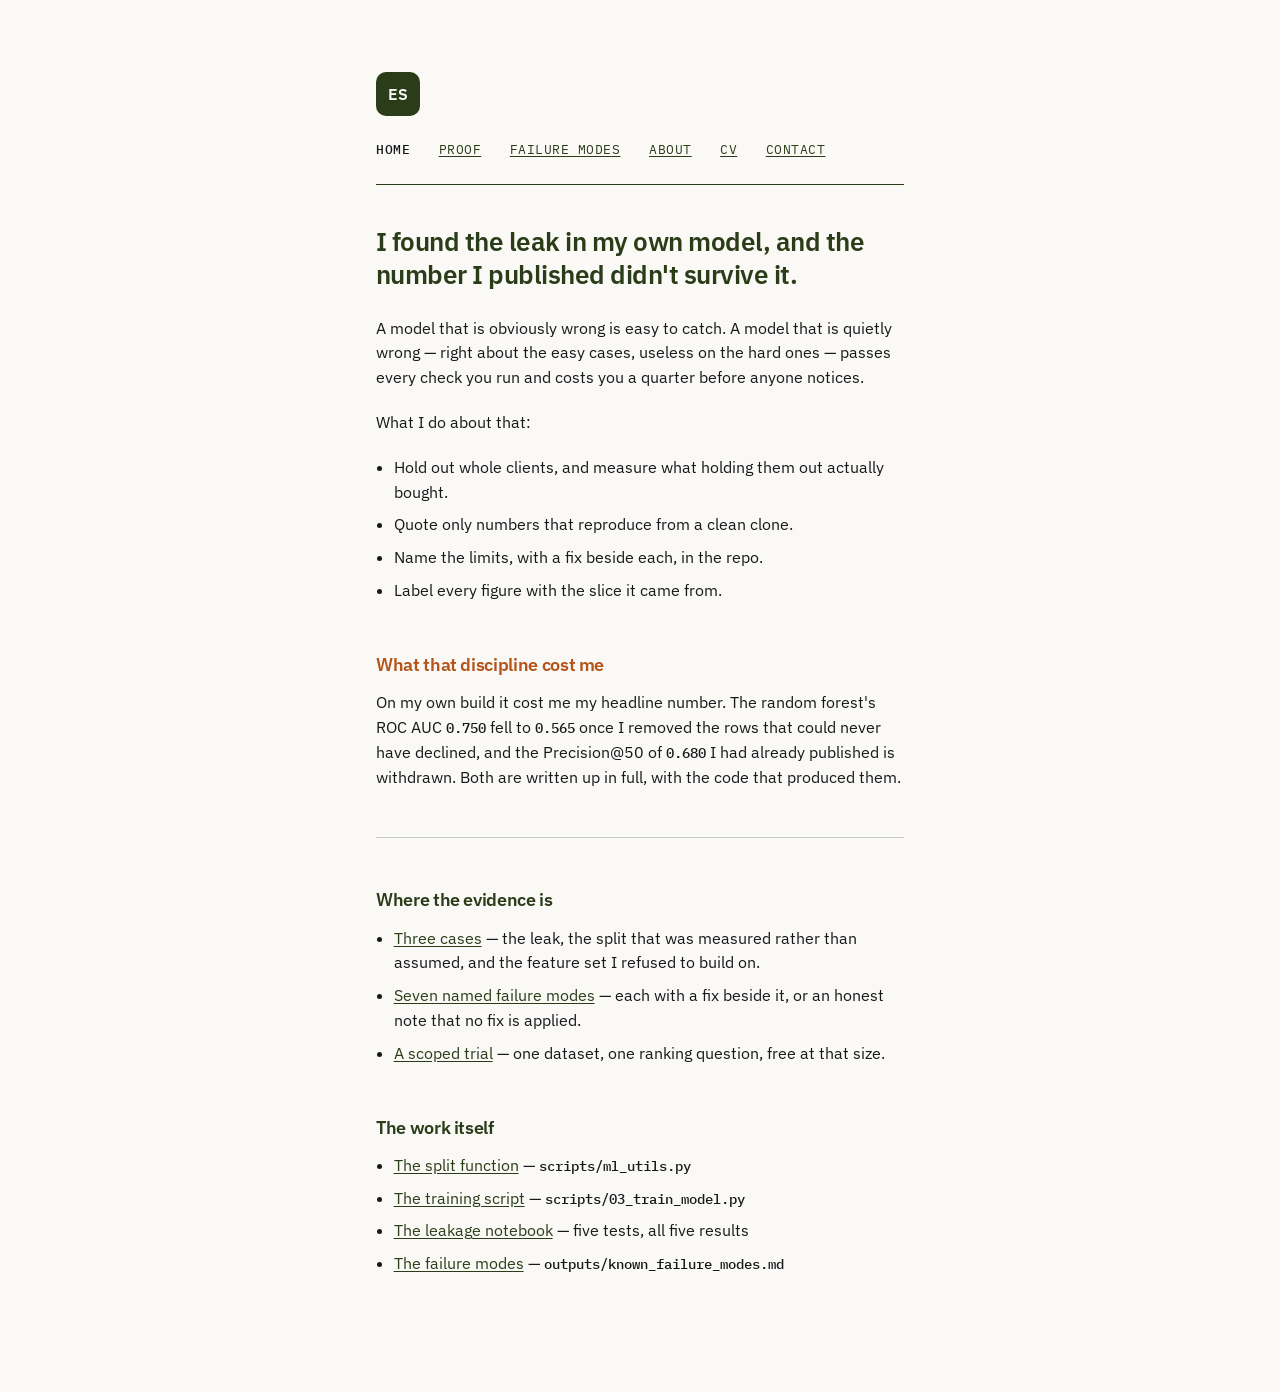
==== index.html @ f212fb2f "Update index.html" ====
<!doctype html>
<html lang="en">
<head>
<meta charset="utf-8">
<meta name="viewport" content="width=device-width, initial-scale=1">
<title>Edo Sanjaya Perkasa — scoring models with the proof they hold</title>
<meta name="description" content="I build scored rankings that come with a leak-free split, a baseline the model has to beat, real metrics, and named failure modes with fixes.">
<link rel="preconnect" href="https://fonts.gstatic.com" crossorigin>
<link href="https://fonts.googleapis.com/css2?family=IBM+Plex+Mono:wght@400;500&family=IBM+Plex+Sans:wght@400;600&display=swap" rel="stylesheet">
<link rel="stylesheet" href="style.css">
</head>
<body>

<header>
<a class="mark" href="index.html">ES</a>
<nav>
<span aria-current="page">HOME</span>
<a href="cases.html">PROOF</a>
<a href="failure-modes.html">FAILURE MODES</a>
<a href="about.html">ABOUT</a>
<a href="cv.html">CV</a>
<a href="contact.html">CONTACT</a>
</nav>
</header>

<main>

<h1>I found the leak in my own model, and the number I published didn't survive it.</h1>

<p>A model that is obviously wrong is easy to catch. A model that is quietly wrong — right about the easy cases, useless on the hard ones — passes every check you run and costs you a quarter before anyone notices.</p>

<p>What I do about that:</p>

<ul>
<li>Hold out whole clients, and measure what holding them out actually bought.</li>
<li>Quote only numbers that reproduce from a clean clone.</li>
<li>Name the limits, with a fix beside each, in the repo.</li>
<li>Label every figure with the slice it came from.</li>
</ul>

<h2 class="limit">What that discipline cost me</h2>

<p>On my own build it cost me my headline number. The random forest's ROC AUC <code>0.750</code> fell to <code>0.565</code> once I removed the rows that could never have declined, and the Precision@50 of <code>0.680</code> I had already published is withdrawn. Both are written up in full, with the code that produced them.</p>

<hr>

<h2>Where the evidence is</h2>

<ul>
<li><a href="cases.html">Three cases</a> — the leak, the split that was measured rather than assumed, and the feature set I refused to build on.</li>
<li><a href="failure-modes.html">Seven named failure modes</a> — each with a fix beside it, or an honest note that no fix is applied.</li>
<li><a href="contact.html">A scoped trial</a> — one dataset, one ranking question, free at that size.</li>
</ul>

<h2>The work itself</h2>

<ul>
<li><a href="https://github.com/Jericho-Ram/FlyRank-Internship-ML/blob/main/scripts/ml_utils.py">The split function</a> — <code>scripts/ml_utils.py</code></li>
<li><a href="https://github.com/Jericho-Ram/FlyRank-Internship-ML/blob/main/scripts/03_train_model.py">The training script</a> — <code>scripts/03_train_model.py</code></li>
<li><a href="https://github.com/Jericho-Ram/FlyRank-Internship-ML/blob/main/work/notebooks/w03_feature_leakage_check.ipynb">The leakage notebook</a> — five tests, all five results</li>
<li><a href="https://github.com/Jericho-Ram/FlyRank-Internship-ML/blob/main/outputs/known_failure_modes.md">The failure modes</a> — <code>outputs/known_failure_modes.md</code></li>
</ul>


</main>
</body>
</html>
---- style.css ----
/* Identity kit. Four colours, two fonts, no exceptions. */
:root{--paper:#FAF9F6;--ink:#16181C;--signal:#2B3D18;--caution:#B4531A}

*{box-sizing:border-box}

body{margin:0;background:var(--paper);color:var(--ink);
font-family:"IBM Plex Sans",system-ui,sans-serif;font-weight:400;line-height:1.55;
-webkit-font-smoothing:antialiased}

main{max-width:36rem;margin:0 auto;padding:0 1.5rem 6rem}

h1{font-weight:600;letter-spacing:-.02em;color:var(--signal);font-size:1.6rem;line-height:1.3;margin:0 0 1.5rem}
h2{font-weight:600;letter-spacing:-.02em;color:var(--signal);font-size:1.1rem;margin:3rem 0 .75rem}
h2.limit{color:var(--caution)}
h3{font-weight:600;font-size:.95rem;margin:1.5rem 0 .25rem}
p{margin:0 0 1.25rem}
ul{padding-left:1.1rem;margin:0 0 1.25rem}
li{margin-bottom:.5rem}
hr{border:0;border-top:1px solid var(--signal);opacity:.25;margin:3rem 0}

/* Mono carries every number, column name, file path, and label. Never prose. */
code{font-family:"IBM Plex Mono",ui-monospace,monospace;font-weight:500;font-size:.9em}
.meta{font-family:"IBM Plex Mono",ui-monospace,monospace;font-size:.8125rem;letter-spacing:.04em}

a{color:var(--signal);text-decoration:underline;text-underline-offset:2px}

/* Header: mark, then nav. Same on all four pages. */
header{max-width:36rem;margin:0 auto;padding:8vh 1.5rem 0}
.mark{display:inline-flex;align-items:center;justify-content:center;width:44px;height:44px;
border-radius:10px;background:var(--signal);color:var(--paper);font-weight:600;
text-decoration:none;margin-bottom:1.5rem}
nav{font-family:"IBM Plex Mono",ui-monospace,monospace;font-size:.8125rem;letter-spacing:.04em;
padding-bottom:1.5rem;border-bottom:1px solid var(--signal);margin-bottom:2.5rem}
nav a,nav span{margin-right:1.25rem;display:inline-block}
/* Current page is plain text, not a link, so nothing is signalled by colour alone. */
nav span[aria-current]{color:var(--ink);font-weight:500}

/* Charts are pipeline output, recoloured to the palette. Data untouched. */
figure{margin:1.5rem 0 2rem}
figure svg,figure img{width:100%;height:auto;display:block;border:1px solid rgba(43,61,24,.25)}
figcaption{font-family:"IBM Plex Mono",ui-monospace,monospace;font-size:.75rem;
letter-spacing:.04em;margin-top:.5rem;line-height:1.5}
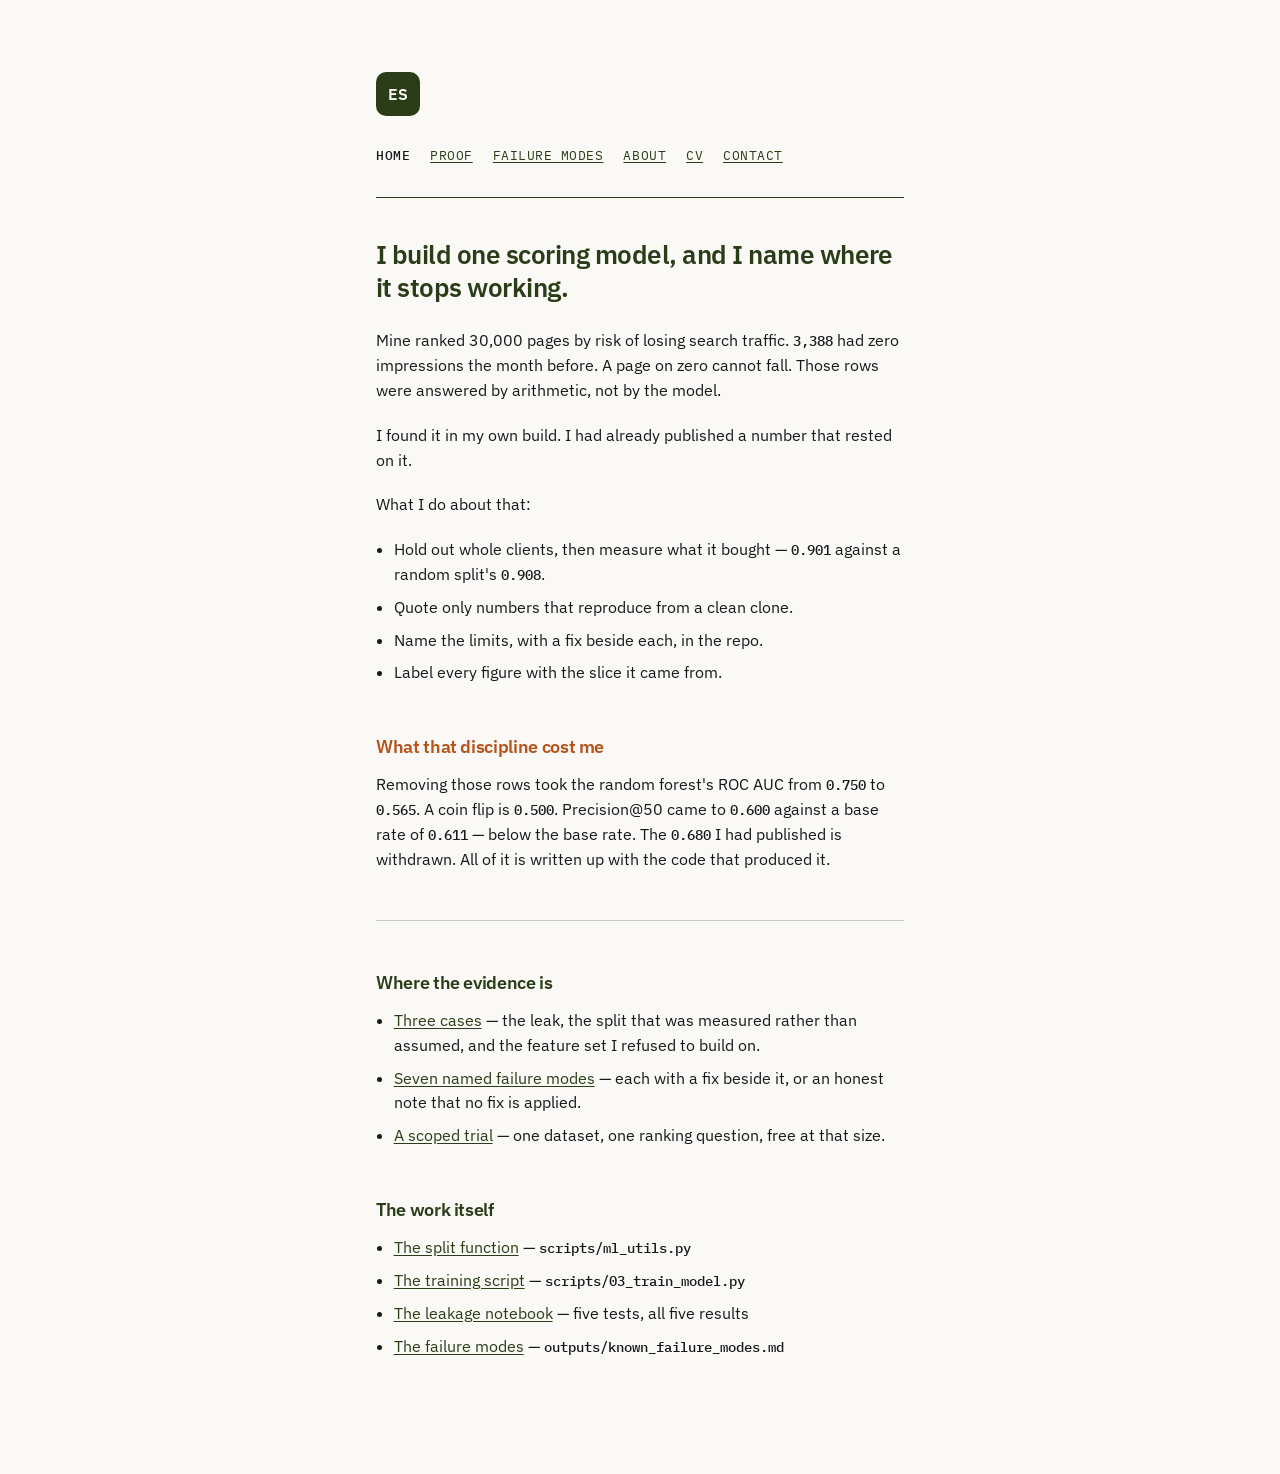
==== commit 04de7bdc: "index: state the service, ground the leak in plain words, anchor the metrics" ====
--- a/index.html
+++ b/index.html
@@ -25,14 +25,16 @@
 
 <main>
 
-<h1>I found the leak in my own model, and the number I published didn't survive it.</h1>
+<h1>I build one scoring model, and I name where it stops working.</h1>
 
-<p>A model that is obviously wrong is easy to catch. A model that is quietly wrong — right about the easy cases, useless on the hard ones — passes every check you run and costs you a quarter before anyone notices.</p>
+<p>Mine ranked 30,000 pages by risk of losing search traffic. <code>3,388</code> had zero impressions the month before. A page on zero cannot fall. Those rows were answered by arithmetic, not by the model.</p>
+
+<p>I found it in my own build. I had already published a number that rested on it.</p>
 
 <p>What I do about that:</p>
 
 <ul>
-<li>Hold out whole clients, and measure what holding them out actually bought.</li>
+<li>Hold out whole clients, then measure what it bought &mdash; <code>0.901</code> against a random split's <code>0.908</code>.</li>
 <li>Quote only numbers that reproduce from a clean clone.</li>
 <li>Name the limits, with a fix beside each, in the repo.</li>
 <li>Label every figure with the slice it came from.</li>
@@ -40,7 +42,7 @@
 
 <h2 class="limit">What that discipline cost me</h2>
 
-<p>On my own build it cost me my headline number. The random forest's ROC AUC <code>0.750</code> fell to <code>0.565</code> once I removed the rows that could never have declined, and the Precision@50 of <code>0.680</code> I had already published is withdrawn. Both are written up in full, with the code that produced them.</p>
+<p>Removing those rows took the random forest's ROC AUC from <code>0.750</code> to <code>0.565</code>. A coin flip is <code>0.500</code>. Precision@50 came to <code>0.600</code> against a base rate of <code>0.611</code> &mdash; below the base rate. The <code>0.680</code> I had published is withdrawn. All of it is written up with the code that produced it.</p>
 
 <hr>
 
--- a/style.css
+++ b/style.css
@@ -30,13 +30,39 @@
 border-radius:10px;background:var(--signal);color:var(--paper);font-weight:600;
 text-decoration:none;margin-bottom:1.5rem}
 nav{font-family:"IBM Plex Mono",ui-monospace,monospace;font-size:.8125rem;letter-spacing:.04em;
+display:flex;flex-wrap:wrap;gap:.5rem 1.25rem;
 padding-bottom:1.5rem;border-bottom:1px solid var(--signal);margin-bottom:2.5rem}
-nav a,nav span{margin-right:1.25rem;display:inline-block}
+nav a,nav span{display:inline-block;padding:.4rem 0}
 /* Current page is plain text, not a link, so nothing is signalled by colour alone. */
 nav span[aria-current]{color:var(--ink);font-weight:500}
 
 /* Charts are pipeline output, recoloured to the palette. Data untouched. */
 figure{margin:1.5rem 0 2rem}
-figure svg,figure img{width:100%;height:auto;display:block;border:1px solid rgba(43,61,24,.25)}
-figcaption{font-family:"IBM Plex Mono",ui-monospace,monospace;font-size:.75rem;
-letter-spacing:.04em;margin-top:.5rem;line-height:1.5}
+figure svg,figure img{max-width:100%;height:auto;display:block;border:1px solid rgba(43,61,24,.25)}
+figcaption{font-size:.875rem;margin-top:.5rem;line-height:1.5}
+
+/* Form. Labels are labels, so they sit in mono. Answers are prose, so they don't. */
+form{margin:0 0 1.25rem}
+label{display:block;font-family:"IBM Plex Mono",ui-monospace,monospace;
+font-size:.75rem;font-weight:500;letter-spacing:.06em;color:var(--signal);margin:1.75rem 0 .4rem}
+input[type=text],input[type=email],textarea{display:block;width:100%;
+font-family:"IBM Plex Sans",system-ui,sans-serif;font-weight:400;font-size:1rem;line-height:1.55;
+color:var(--ink);background:var(--paper);
+border:1px solid rgba(43,61,24,.45);border-radius:2px;padding:.6rem .7rem}
+textarea{resize:vertical}
+input[type=text]:focus,input[type=email]:focus,textarea:focus{outline:2px solid var(--signal);outline-offset:1px}
+p.help{font-size:.8125rem;line-height:1.5;margin:.4rem 0 0;opacity:.7}
+
+button{display:inline-block;margin:2.25rem 0 0;
+font-family:"IBM Plex Mono",ui-monospace,monospace;font-size:.8125rem;font-weight:500;letter-spacing:.06em;
+color:var(--paper);background:var(--signal);
+border:1px solid var(--signal);border-radius:2px;padding:.7rem 1.2rem;cursor:pointer}
+button[disabled]{opacity:.55;cursor:default}
+
+/* Honeypot. Bots fill it, people never see it. */
+.hp{position:absolute;left:-9999px;width:1px;height:1px;opacity:0}
+
+#status{font-size:.9375rem;margin:1rem 0 0}
+#status:empty{margin:0}
+#status.ok{color:var(--signal)}
+#status.bad{color:var(--ink);font-weight:600}
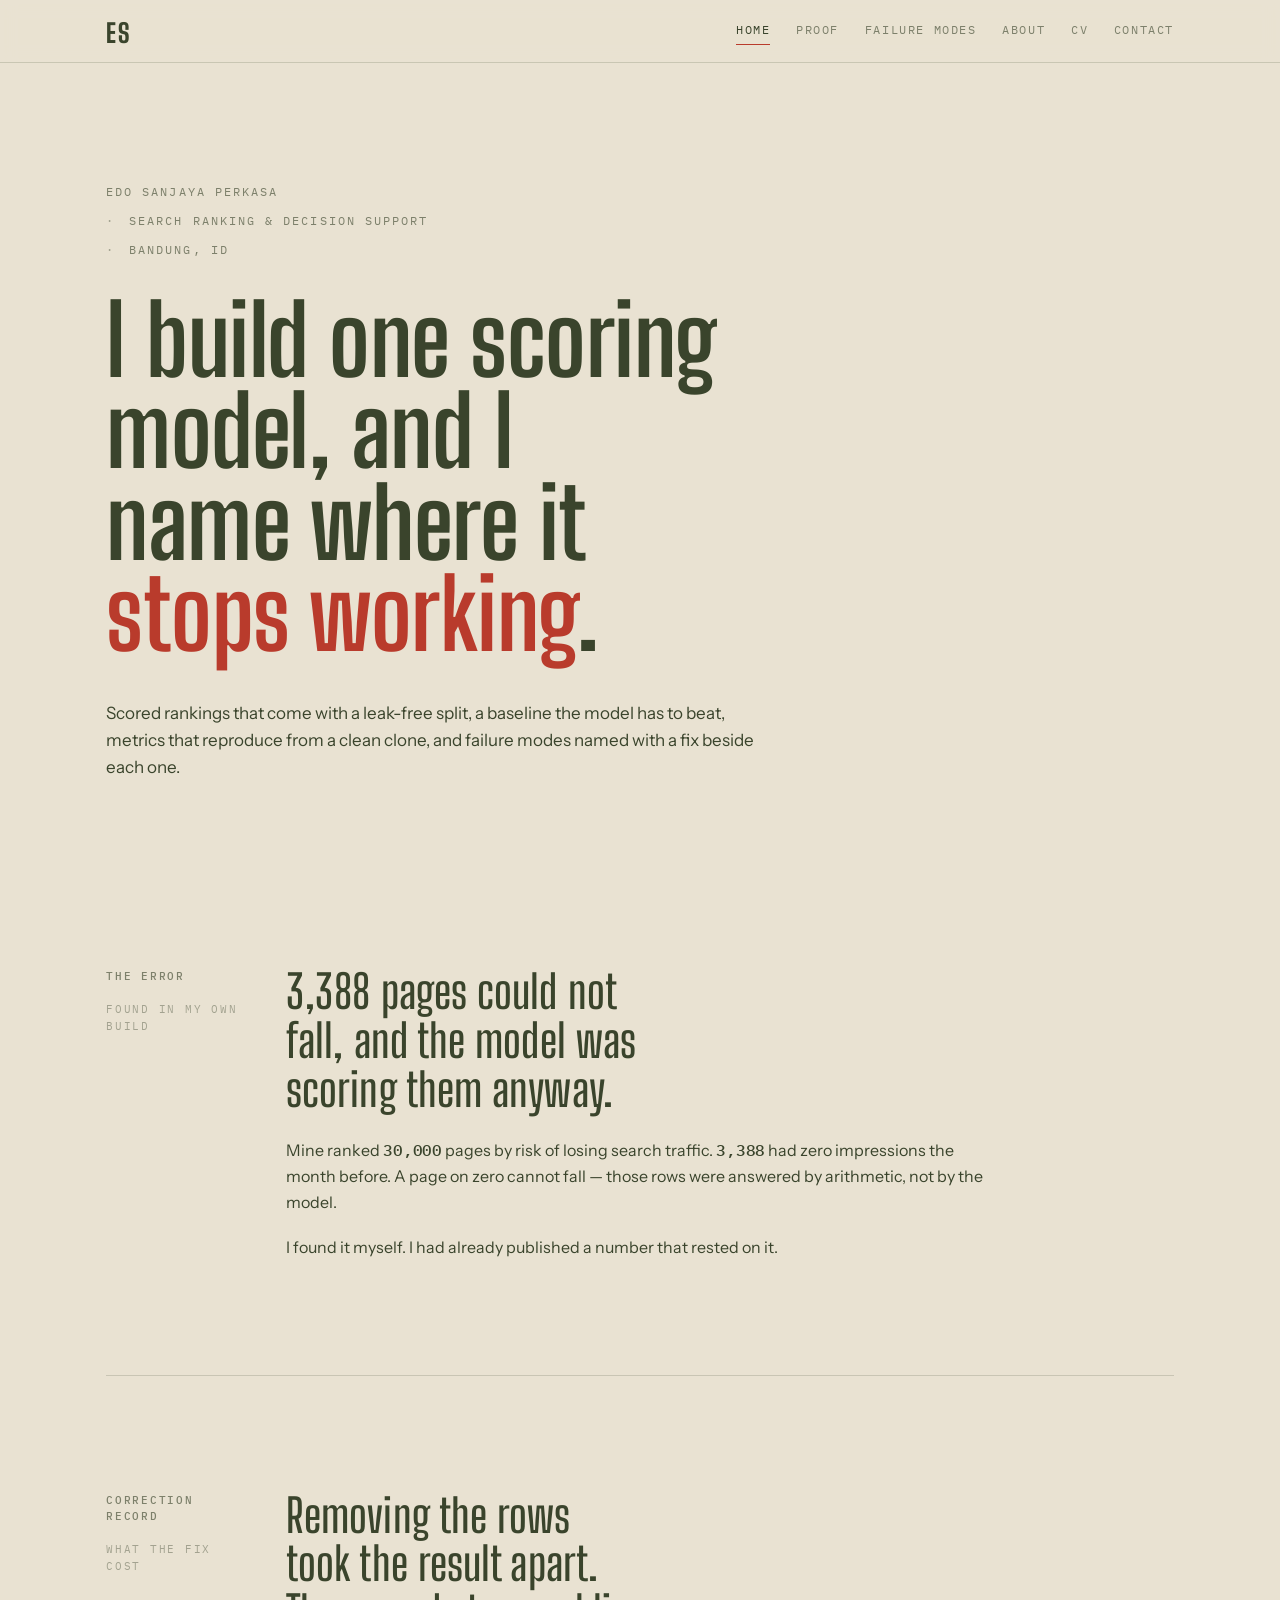
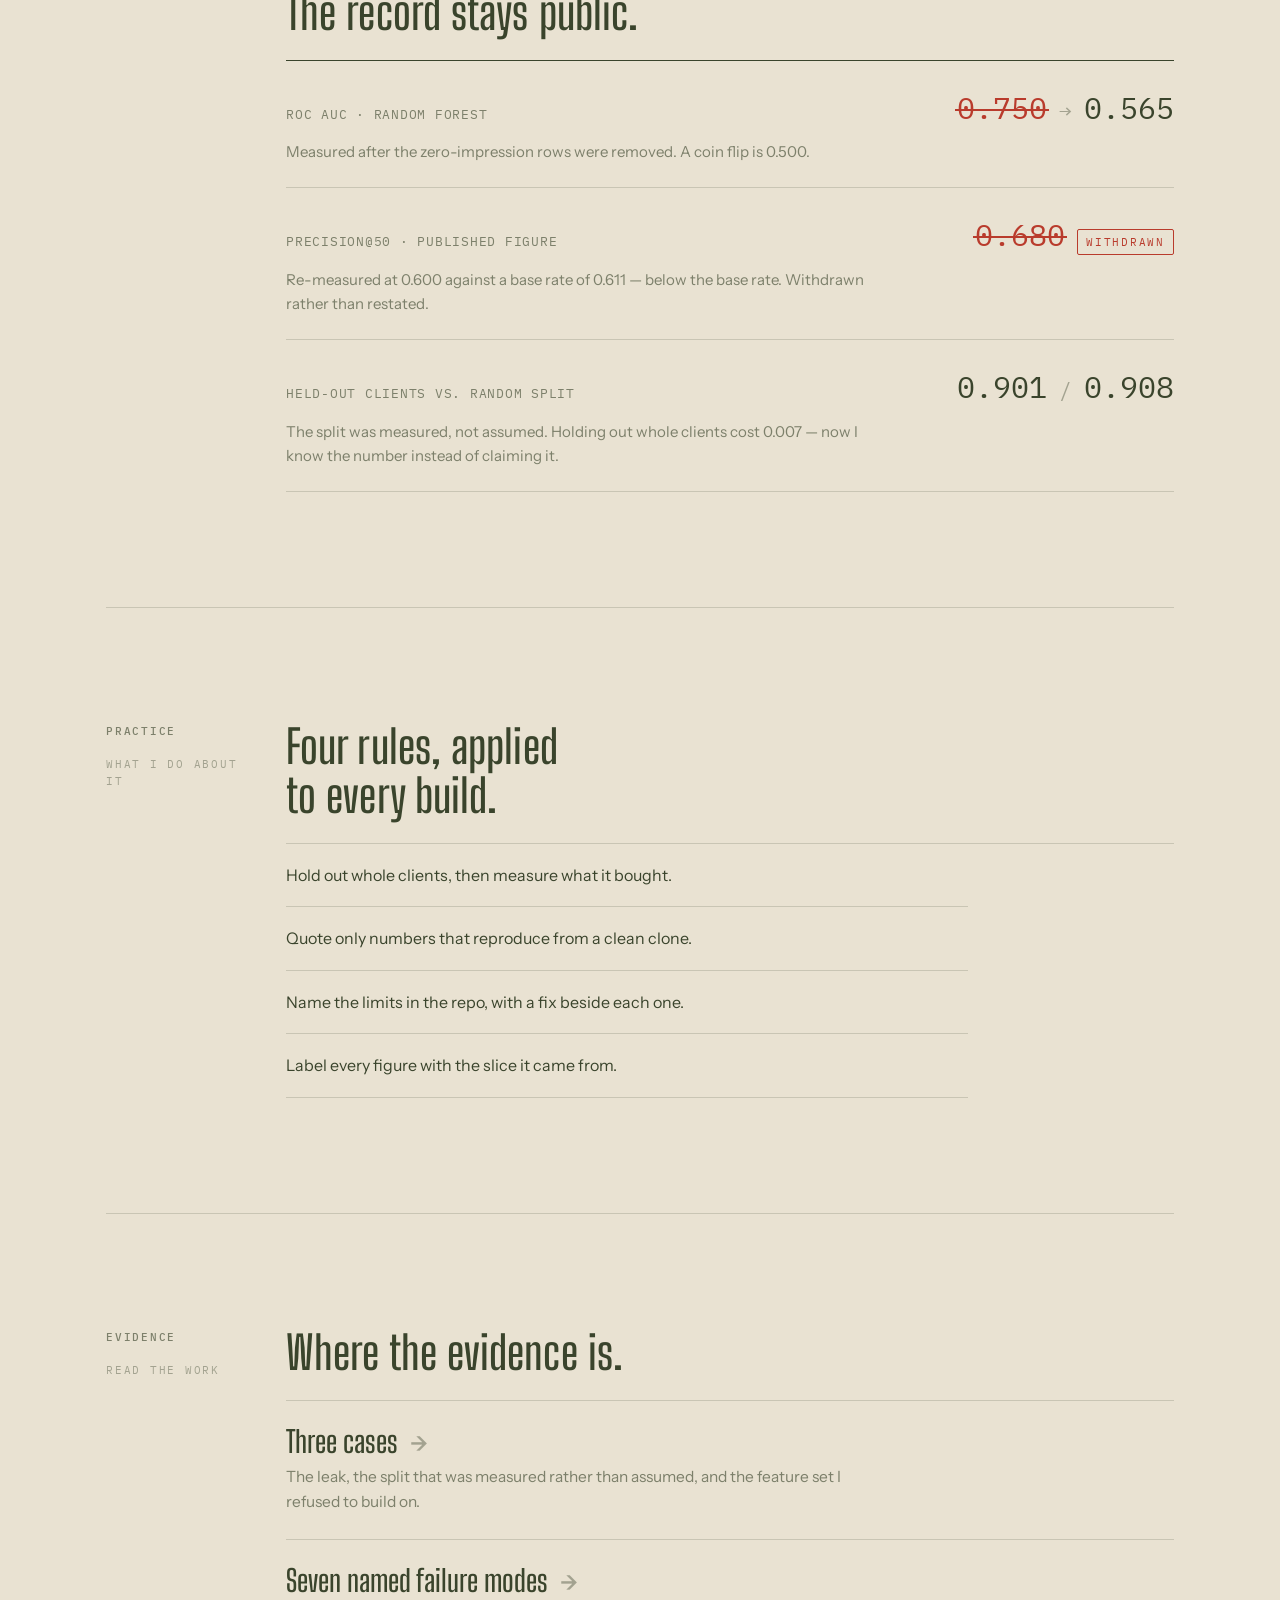
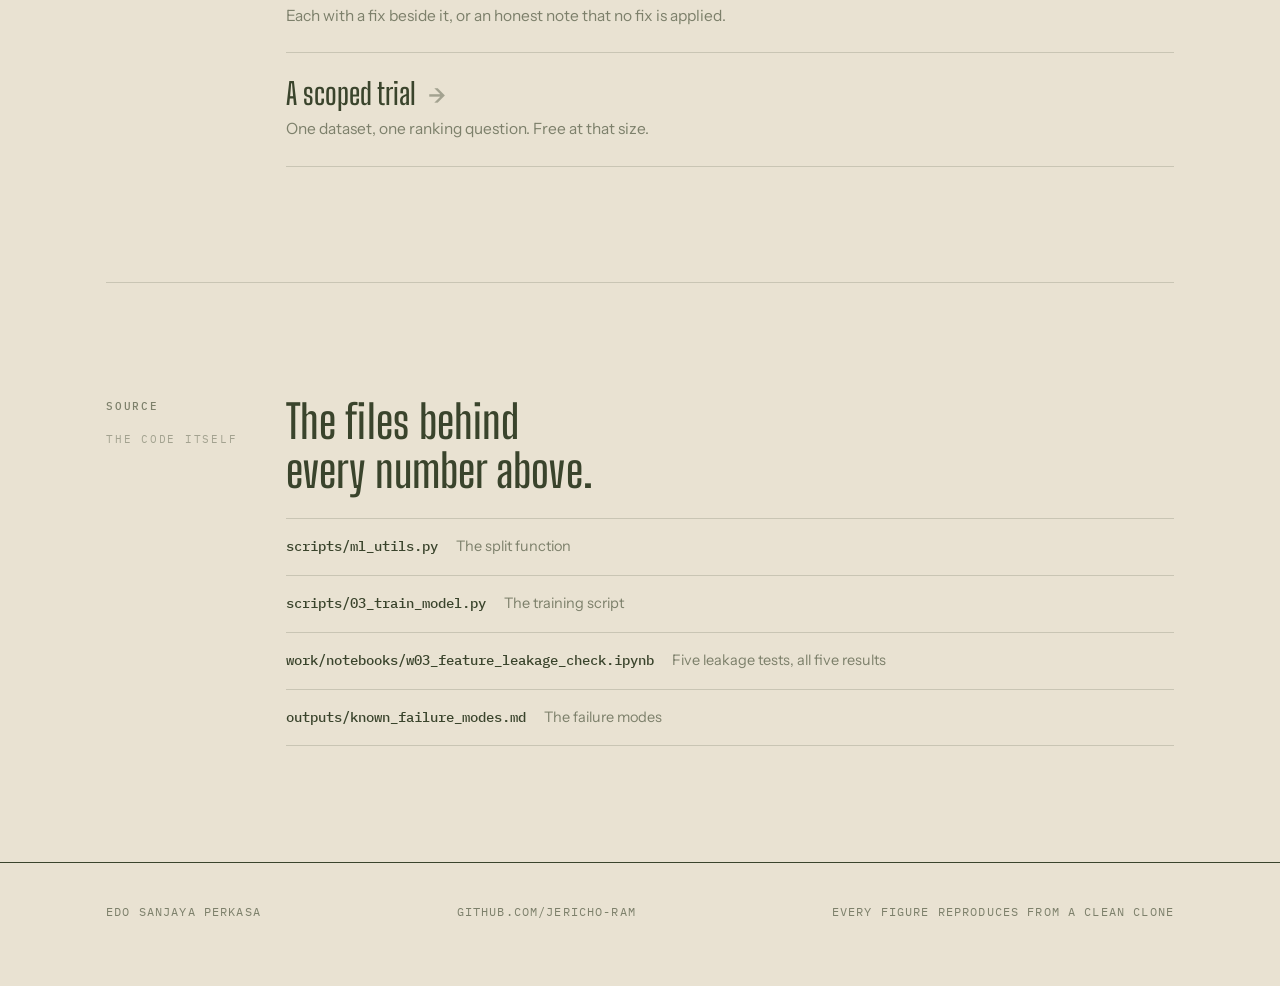
==== commit 17180ccb: "redesign homepage" ====
--- a/index.html
+++ b/index.html
@@ -1,69 +1,333 @@
-<!doctype html>
+<!DOCTYPE html>
 <html lang="en">
 <head>
 <meta charset="utf-8">
 <meta name="viewport" content="width=device-width, initial-scale=1">
 <title>Edo Sanjaya Perkasa — scoring models with the proof they hold</title>
 <meta name="description" content="I build scored rankings that come with a leak-free split, a baseline the model has to beat, real metrics, and named failure modes with fixes.">
+<link rel="icon" href="favicon.svg" type="image/svg+xml">
+<link rel="icon" href="favicon.ico" sizes="32x32">
+<link rel="apple-touch-icon" href="apple-touch-icon.png">
+<meta name="theme-color" content="#3A442C">
+<link rel="preconnect" href="https://fonts.googleapis.com">
 <link rel="preconnect" href="https://fonts.gstatic.com" crossorigin>
-<link href="https://fonts.googleapis.com/css2?family=IBM+Plex+Mono:wght@400;500&family=IBM+Plex+Sans:wght@400;600&display=swap" rel="stylesheet">
-<link rel="stylesheet" href="style.css">
+<link href="https://fonts.googleapis.com/css2?family=Big+Shoulders+Display:wght@500;600;700;800&family=IBM+Plex+Mono:wght@400;500&family=Instrument+Sans:ital,wght@0,400;0,500;0,600;1,400&display=swap" rel="stylesheet">
+<style>
+:root{
+  --ink:#3A442C;
+  --paper:#E9E2D2;
+  --ghost:#D3D0BF;
+  --brick:#B93B2C;
+  --ink-60:rgba(58,68,44,.62);
+  --ink-40:rgba(58,68,44,.40);
+  --rule:rgba(58,68,44,.18);
+  --display:"Big Shoulders Display","Big Shoulders","Oswald",system-ui,sans-serif;
+  --body:"Instrument Sans",system-ui,-apple-system,sans-serif;
+  --mono:"IBM Plex Mono",ui-monospace,"SF Mono",Menlo,monospace;
+  --wrap:1180px;
+  --gap:clamp(56px,9vw,120px);
+}
+
+*{box-sizing:border-box}
+html{-webkit-text-size-adjust:100%;scroll-behavior:smooth}
+body{
+  margin:0;
+  background:var(--paper);
+  color:var(--ink);
+  font-family:var(--body);
+  font-size:clamp(16px,1.05vw,18px);
+  line-height:1.65;
+  -webkit-font-smoothing:antialiased;
+}
+a{color:inherit}
+.wrap{max-width:var(--wrap);margin:0 auto;padding:0 clamp(20px,5vw,56px)}
+
+/* ---------- masthead ---------- */
+.masthead{
+  position:sticky;top:0;z-index:50;
+  background:rgba(233,226,210,.92);
+  backdrop-filter:saturate(120%) blur(8px);
+  border-bottom:1px solid var(--rule);
+}
+.masthead .wrap{display:flex;align-items:center;justify-content:space-between;gap:24px;height:62px}
+.monogram{
+  font-family:var(--display);font-weight:800;font-size:26px;letter-spacing:.06em;
+  text-decoration:none;line-height:1;padding-top:3px;
+}
+.nav{display:flex;gap:clamp(14px,2vw,28px);font-family:var(--mono);font-size:11.5px;letter-spacing:.14em;text-transform:uppercase}
+.nav a{text-decoration:none;color:var(--ink-60);padding:4px 0;border-bottom:1px solid transparent;transition:color .18s,border-color .18s}
+.nav a:hover,.nav a:focus-visible{color:var(--ink);border-color:var(--ink)}
+.nav a[aria-current="page"]{color:var(--ink);border-color:var(--brick)}
+
+/* ---------- ledger grid: margin rail + column ---------- */
+.rec{
+  display:grid;
+  grid-template-columns:132px minmax(0,1fr);
+  gap:clamp(20px,4vw,48px);
+  padding:var(--gap) 0;
+  border-top:1px solid var(--rule);
+}
+.rec:first-of-type{border-top:none}
+.rail{
+  font-family:var(--mono);font-size:11px;letter-spacing:.16em;text-transform:uppercase;
+  color:var(--ink-40);line-height:1.5;
+  position:sticky;top:96px;align-self:start;
+}
+.rail b{display:block;font-weight:500;color:var(--ink-60)}
+
+/* ---------- hero ---------- */
+.hero{padding:clamp(60px,10vw,120px) 0 clamp(44px,6vw,72px)}
+.kicker{
+  font-family:var(--mono);font-size:11.5px;letter-spacing:.18em;text-transform:uppercase;
+  color:var(--ink-60);margin:0 0 clamp(22px,3vw,34px);
+  display:flex;flex-wrap:wrap;gap:10px 14px;align-items:center;
+}
+.kicker span:not(:first-child)::before{content:"·";margin-right:14px;color:var(--ink-40)}
+h1{
+  font-family:var(--display);font-weight:700;
+  font-size:clamp(44px,7.6vw,104px);
+  line-height:.94;letter-spacing:-.005em;
+  margin:0;max-width:16ch;
+  text-wrap:balance;
+}
+h1 em{font-style:normal;color:var(--brick)}
+.lede{
+  margin:clamp(28px,3.5vw,40px) 0 0;
+  max-width:60ch;font-size:clamp(17px,1.25vw,20px);line-height:1.6;
+}
+
+h2{
+  font-family:var(--display);font-weight:600;
+  font-size:clamp(28px,3.6vw,46px);line-height:1.06;letter-spacing:.002em;
+  margin:0 0 22px;max-width:22ch;text-wrap:balance;
+}
+p{margin:0 0 18px;max-width:64ch}
+p:last-child{margin-bottom:0}
+.num{font-family:var(--mono);font-weight:500;font-variant-numeric:tabular-nums;letter-spacing:-.01em}
+
+/* ---------- correction ledger (signature) ---------- */
+.ledger{border-top:1px solid var(--ink);margin-top:8px}
+.row{
+  display:grid;grid-template-columns:minmax(0,1fr) auto;
+  gap:8px 28px;align-items:baseline;
+  padding:22px 0;border-bottom:1px solid var(--rule);
+}
+.row .metric{font-family:var(--mono);font-size:12.5px;letter-spacing:.06em;text-transform:uppercase;color:var(--ink-60)}
+.row .note{grid-column:1/-1;font-size:15px;color:var(--ink-60);max-width:58ch;margin:0}
+.figs{
+  font-family:var(--mono);font-variant-numeric:tabular-nums;
+  font-size:clamp(20px,2.6vw,30px);white-space:nowrap;display:flex;align-items:baseline;gap:12px;
+}
+.arrow{color:var(--ink-40);font-size:.7em}
+.struck{position:relative;color:var(--brick);display:inline-block}
+.struck::after{
+  content:"";position:absolute;left:-.06em;right:-.06em;top:52%;
+  height:2px;background:var(--brick);transform-origin:left;
+  transform:scaleX(0);transition:transform .55s cubic-bezier(.2,.7,.3,1);
+}
+.is-in .struck::after{transform:scaleX(1)}
+.row.withdrawn .figs{color:var(--brick)}
+.stamp{
+  font-family:var(--mono);font-size:11px;letter-spacing:.16em;text-transform:uppercase;
+  color:var(--brick);border:1px solid var(--brick);padding:3px 8px;border-radius:2px;
+}
+
+/* ---------- practice list ---------- */
+.practice{list-style:none;margin:0;padding:0;border-top:1px solid var(--rule)}
+.practice li{padding:18px 0;border-bottom:1px solid var(--rule);max-width:62ch}
+
+/* ---------- evidence ---------- */
+.evidence{display:grid;gap:0;border-top:1px solid var(--rule)}
+.ev{
+  display:block;text-decoration:none;padding:24px 0;border-bottom:1px solid var(--rule);
+  transition:padding-left .2s ease,background .2s ease;
+}
+.ev:hover,.ev:focus-visible{padding-left:14px;background:linear-gradient(90deg,rgba(211,208,191,.5),transparent 70%)}
+.ev .t{font-family:var(--display);font-weight:600;font-size:clamp(22px,2.4vw,30px);line-height:1.1;display:block;margin-bottom:6px}
+.ev .d{color:var(--ink-60);font-size:15.5px;max-width:56ch;display:block}
+.ev .t::after{content:"→";margin-left:12px;color:var(--ink-40);font-family:var(--body);font-size:.7em;vertical-align:2px}
+
+/* ---------- source files ---------- */
+.files{list-style:none;margin:0;padding:0;border-top:1px solid var(--rule);font-family:var(--mono);font-size:14px}
+.files li{border-bottom:1px solid var(--rule)}
+.files a{
+  display:flex;flex-wrap:wrap;gap:4px 18px;align-items:baseline;
+  padding:16px 0;text-decoration:none;transition:color .18s;
+}
+.files a:hover,.files a:focus-visible{color:var(--brick)}
+.files .path{font-weight:500}
+.files .what{font-family:var(--body);font-size:14.5px;color:var(--ink-60)}
+
+/* ---------- footer ---------- */
+footer{border-top:1px solid var(--ink);padding:40px 0 64px;font-family:var(--mono);font-size:11.5px;letter-spacing:.1em;text-transform:uppercase;color:var(--ink-60)}
+footer .wrap{display:flex;flex-wrap:wrap;gap:12px 32px;justify-content:space-between}
+footer a{text-decoration:none}
+footer a:hover{color:var(--brick)}
+
+/* ---------- motion / entry ---------- */
+.reveal{opacity:0;transform:translateY(14px);transition:opacity .6s ease,transform .6s cubic-bezier(.2,.7,.3,1)}
+.reveal.is-in{opacity:1;transform:none}
+
+a:focus-visible,.ev:focus-visible{outline:2px solid var(--brick);outline-offset:3px}
+
+@media (max-width:760px){
+  .rec{grid-template-columns:1fr;gap:14px}
+  .rail{position:static;margin-bottom:2px}
+  .rail b{display:inline}
+  .rail br{display:none}
+  .row{grid-template-columns:1fr}
+  .figs{font-size:26px}
+  .nav{gap:12px;font-size:10.5px}
+  .masthead .wrap{height:56px}
+}
+@media (max-width:520px){
+  .nav a:nth-child(n+4){display:none}
+}
+@media (prefers-reduced-motion:reduce){
+  html{scroll-behavior:auto}
+  .reveal{opacity:1;transform:none;transition:none}
+  .struck::after{transform:scaleX(1);transition:none}
+}
+</style>
 </head>
 <body>
 
-<header>
-<a class="mark" href="index.html">ES</a>
-<nav>
-<span aria-current="page">HOME</span>
-<a href="cases.html">PROOF</a>
-<a href="failure-modes.html">FAILURE MODES</a>
-<a href="about.html">ABOUT</a>
-<a href="cv.html">CV</a>
-<a href="contact.html">CONTACT</a>
-</nav>
+<header class="masthead">
+  <div class="wrap">
+    <a class="monogram" href="index.html">ES</a>
+    <nav class="nav" aria-label="Primary">
+      <a href="index.html" aria-current="page">Home</a>
+      <a href="cases.html">Proof</a>
+      <a href="failure-modes.html">Failure modes</a>
+      <a href="about.html">About</a>
+      <a href="cv.html">CV</a>
+      <a href="contact.html">Contact</a>
+    </nav>
+  </div>
 </header>
 
 <main>
 
-<h1>I build one scoring model, and I name where it stops working.</h1>
-
-<p>Mine ranked 30,000 pages by risk of losing search traffic. <code>3,388</code> had zero impressions the month before. A page on zero cannot fall. Those rows were answered by arithmetic, not by the model.</p>
-
-<p>I found it in my own build. I had already published a number that rested on it.</p>
-
-<p>What I do about that:</p>
-
-<ul>
-<li>Hold out whole clients, then measure what it bought &mdash; <code>0.901</code> against a random split's <code>0.908</code>.</li>
-<li>Quote only numbers that reproduce from a clean clone.</li>
-<li>Name the limits, with a fix beside each, in the repo.</li>
-<li>Label every figure with the slice it came from.</li>
-</ul>
-
-<h2 class="limit">What that discipline cost me</h2>
-
-<p>Removing those rows took the random forest's ROC AUC from <code>0.750</code> to <code>0.565</code>. A coin flip is <code>0.500</code>. Precision@50 came to <code>0.600</code> against a base rate of <code>0.611</code> &mdash; below the base rate. The <code>0.680</code> I had published is withdrawn. All of it is written up with the code that produced it.</p>
-
-<hr>
-
-<h2>Where the evidence is</h2>
-
-<ul>
-<li><a href="cases.html">Three cases</a> — the leak, the split that was measured rather than assumed, and the feature set I refused to build on.</li>
-<li><a href="failure-modes.html">Seven named failure modes</a> — each with a fix beside it, or an honest note that no fix is applied.</li>
-<li><a href="contact.html">A scoped trial</a> — one dataset, one ranking question, free at that size.</li>
-</ul>
-
-<h2>The work itself</h2>
-
-<ul>
-<li><a href="https://github.com/Jericho-Ram/FlyRank-Internship-ML/blob/main/scripts/ml_utils.py">The split function</a> — <code>scripts/ml_utils.py</code></li>
-<li><a href="https://github.com/Jericho-Ram/FlyRank-Internship-ML/blob/main/scripts/03_train_model.py">The training script</a> — <code>scripts/03_train_model.py</code></li>
-<li><a href="https://github.com/Jericho-Ram/FlyRank-Internship-ML/blob/main/work/notebooks/w03_feature_leakage_check.ipynb">The leakage notebook</a> — five tests, all five results</li>
-<li><a href="https://github.com/Jericho-Ram/FlyRank-Internship-ML/blob/main/outputs/known_failure_modes.md">The failure modes</a> — <code>outputs/known_failure_modes.md</code></li>
-</ul>
-
-
+  <section class="hero">
+    <div class="wrap">
+      <p class="kicker"><span>Edo Sanjaya Perkasa</span><span>Search ranking &amp; decision support</span><span>Bandung, ID</span></p>
+      <h1>I build one scoring model, and I name where it <em>stops working</em>.</h1>
+      <p class="lede">Scored rankings that come with a leak-free split, a baseline the model has to beat, metrics that reproduce from a clean clone, and failure modes named with a fix beside each one.</p>
+    </div>
+  </section>
+
+  <div class="wrap">
+
+    <section class="rec reveal">
+      <div class="rail"><b>The error</b><br>found in my own build</div>
+      <div>
+        <h2>3,388 pages could not fall, and the model was scoring them anyway.</h2>
+        <p>Mine ranked <span class="num">30,000</span> pages by risk of losing search traffic. <span class="num">3,388</span> had zero impressions the month before. A page on zero cannot fall — those rows were answered by arithmetic, not by the model.</p>
+        <p>I found it myself. I had already published a number that rested on it.</p>
+      </div>
+    </section>
+
+    <section class="rec reveal" id="correction">
+      <div class="rail"><b>Correction record</b><br>what the fix cost</div>
+      <div>
+        <h2>Removing the rows took the result apart. The record stays public.</h2>
+        <div class="ledger">
+
+          <div class="row">
+            <div class="metric">ROC AUC · random forest</div>
+            <div class="figs"><span class="struck">0.750</span><span class="arrow">→</span><span>0.565</span></div>
+            <p class="note">Measured after the zero-impression rows were removed. A coin flip is 0.500.</p>
+          </div>
+
+          <div class="row withdrawn">
+            <div class="metric">Precision@50 · published figure</div>
+            <div class="figs"><span class="struck">0.680</span><span class="stamp">Withdrawn</span></div>
+            <p class="note">Re-measured at 0.600 against a base rate of 0.611 — below the base rate. Withdrawn rather than restated.</p>
+          </div>
+
+          <div class="row">
+            <div class="metric">Held-out clients vs. random split</div>
+            <div class="figs"><span>0.901</span><span class="arrow">/</span><span>0.908</span></div>
+            <p class="note">The split was measured, not assumed. Holding out whole clients cost 0.007 — now I know the number instead of claiming it.</p>
+          </div>
+
+        </div>
+      </div>
+    </section>
+
+    <section class="rec reveal">
+      <div class="rail"><b>Practice</b><br>what I do about it</div>
+      <div>
+        <h2>Four rules, applied to every build.</h2>
+        <ul class="practice">
+          <li>Hold out whole clients, then measure what it bought.</li>
+          <li>Quote only numbers that reproduce from a clean clone.</li>
+          <li>Name the limits in the repo, with a fix beside each one.</li>
+          <li>Label every figure with the slice it came from.</li>
+        </ul>
+      </div>
+    </section>
+
+    <section class="rec reveal">
+      <div class="rail"><b>Evidence</b><br>read the work</div>
+      <div>
+        <h2>Where the evidence is.</h2>
+        <div class="evidence">
+          <a class="ev" href="cases.html">
+            <span class="t">Three cases</span>
+            <span class="d">The leak, the split that was measured rather than assumed, and the feature set I refused to build on.</span>
+          </a>
+          <a class="ev" href="failure-modes.html">
+            <span class="t">Seven named failure modes</span>
+            <span class="d">Each with a fix beside it, or an honest note that no fix is applied.</span>
+          </a>
+          <a class="ev" href="contact.html">
+            <span class="t">A scoped trial</span>
+            <span class="d">One dataset, one ranking question. Free at that size.</span>
+          </a>
+        </div>
+      </div>
+    </section>
+
+    <section class="rec reveal">
+      <div class="rail"><b>Source</b><br>the code itself</div>
+      <div>
+        <h2>The files behind every number above.</h2>
+        <ul class="files">
+          <li><a href="https://github.com/Jericho-Ram/FlyRank-Internship-ML/blob/main/scripts/ml_utils.py"><span class="path">scripts/ml_utils.py</span><span class="what">The split function</span></a></li>
+          <li><a href="https://github.com/Jericho-Ram/FlyRank-Internship-ML/blob/main/scripts/03_train_model.py"><span class="path">scripts/03_train_model.py</span><span class="what">The training script</span></a></li>
+          <li><a href="https://github.com/Jericho-Ram/FlyRank-Internship-ML/blob/main/work/notebooks/w03_feature_leakage_check.ipynb"><span class="path">work/notebooks/w03_feature_leakage_check.ipynb</span><span class="what">Five leakage tests, all five results</span></a></li>
+          <li><a href="https://github.com/Jericho-Ram/FlyRank-Internship-ML/blob/main/outputs/known_failure_modes.md"><span class="path">outputs/known_failure_modes.md</span><span class="what">The failure modes</span></a></li>
+        </ul>
+      </div>
+    </section>
+
+  </div>
 </main>
+
+<footer>
+  <div class="wrap">
+    <span>Edo Sanjaya Perkasa</span>
+    <span><a href="https://github.com/Jericho-Ram/FlyRank-Internship-ML">github.com/Jericho-Ram</a></span>
+    <span>Every figure reproduces from a clean clone</span>
+  </div>
+</footer>
+
+<script>
+(function(){
+  var els = document.querySelectorAll('.reveal');
+  if(!('IntersectionObserver' in window)){
+    els.forEach(function(el){el.classList.add('is-in')});
+    return;
+  }
+  var io = new IntersectionObserver(function(entries){
+    entries.forEach(function(e){
+      if(e.isIntersecting){ e.target.classList.add('is-in'); io.unobserve(e.target); }
+    });
+  },{threshold:.18,rootMargin:'0px 0px -8% 0px'});
+  els.forEach(function(el){io.observe(el)});
+})();
+</script>
+
 </body>
 </html>
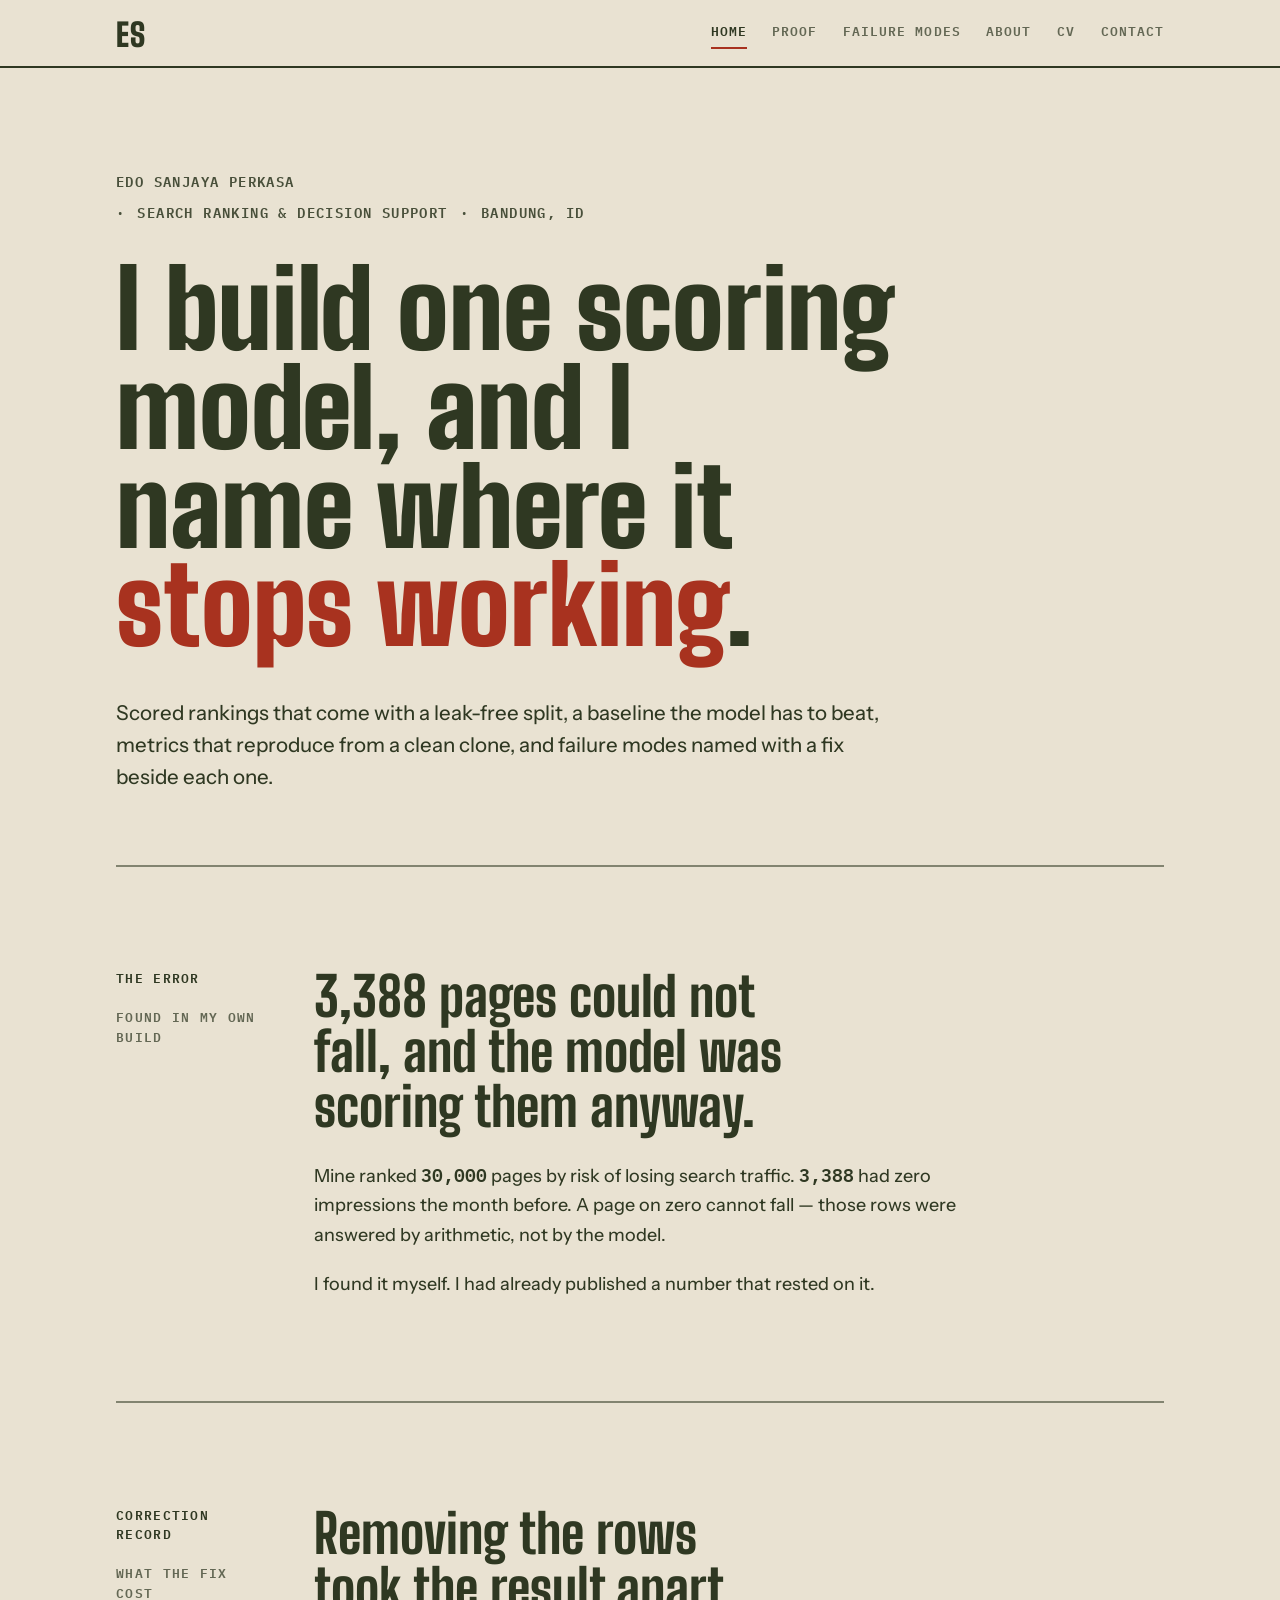
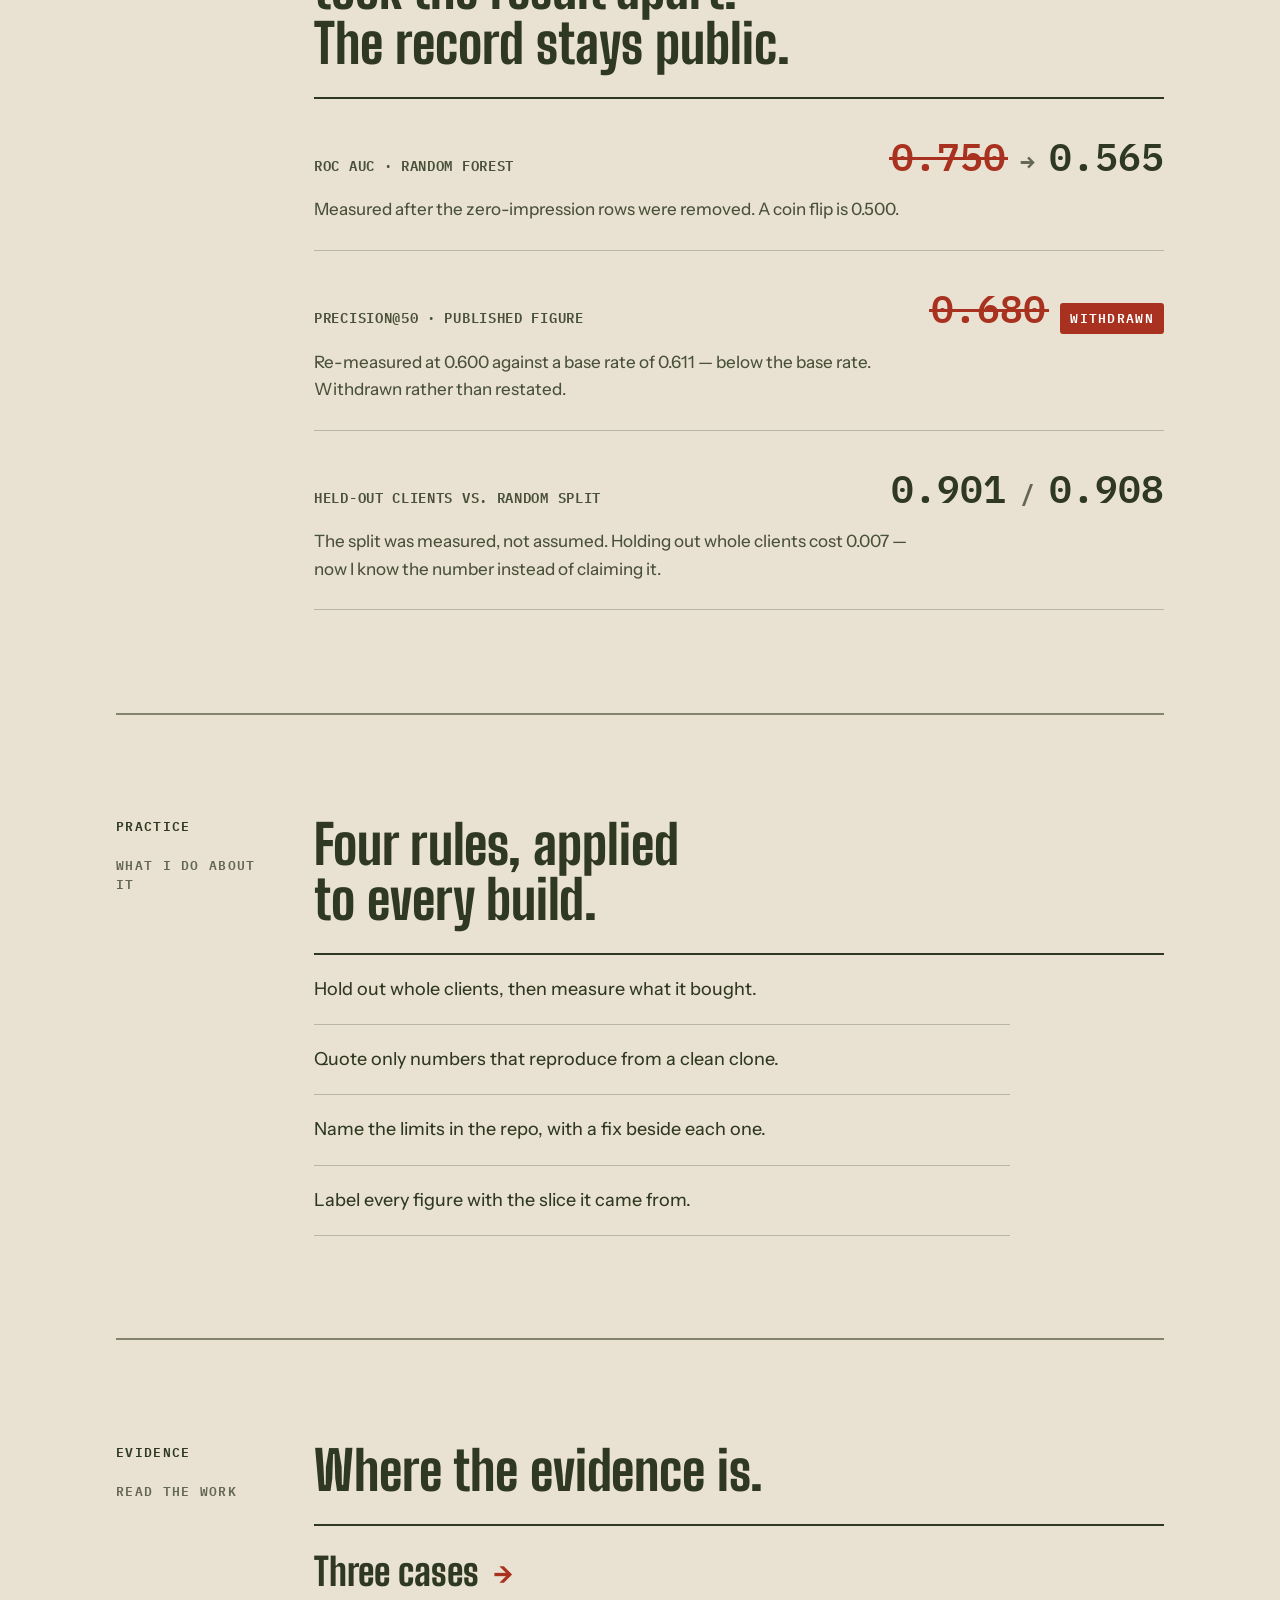
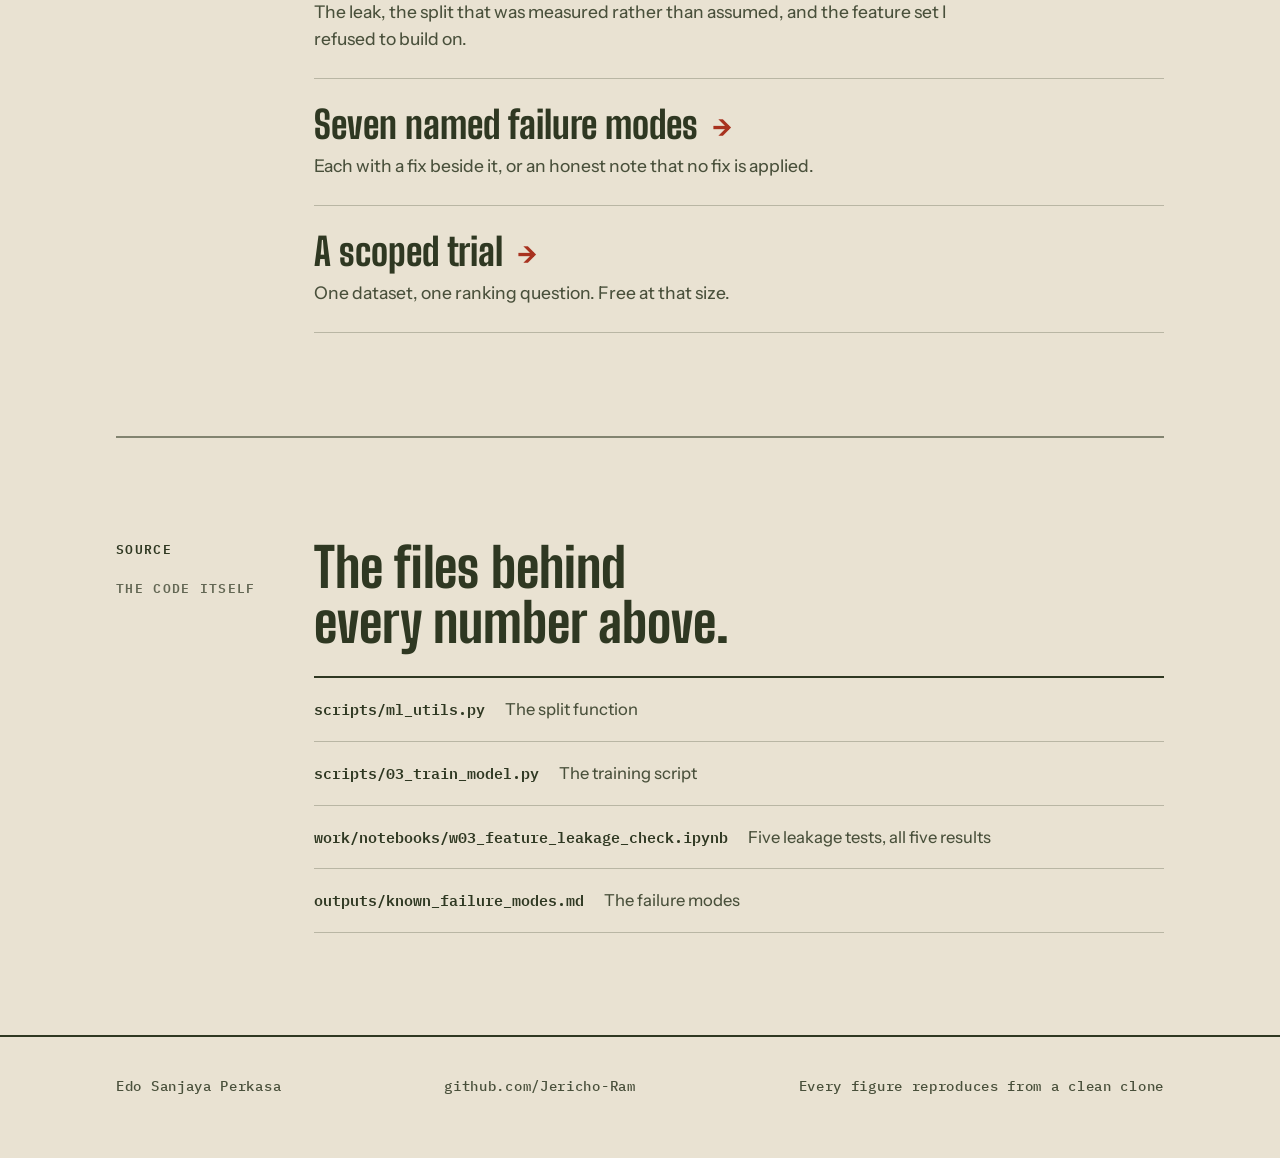
==== commit dd34fef0: "fix contrast, type scale, favicon" ====
--- a/index.html
+++ b/index.html
@@ -5,182 +5,121 @@
 <meta name="viewport" content="width=device-width, initial-scale=1">
 <title>Edo Sanjaya Perkasa — scoring models with the proof they hold</title>
 <meta name="description" content="I build scored rankings that come with a leak-free split, a baseline the model has to beat, real metrics, and named failure modes with fixes.">
-<link rel="icon" href="favicon.svg" type="image/svg+xml">
-<link rel="icon" href="favicon.ico" sizes="32x32">
+<link rel="icon" href="favicon.ico" sizes="any">
 <link rel="apple-touch-icon" href="apple-touch-icon.png">
-<meta name="theme-color" content="#3A442C">
+<meta name="theme-color" content="#2F3822">
 <link rel="preconnect" href="https://fonts.googleapis.com">
 <link rel="preconnect" href="https://fonts.gstatic.com" crossorigin>
-<link href="https://fonts.googleapis.com/css2?family=Big+Shoulders+Display:wght@500;600;700;800&family=IBM+Plex+Mono:wght@400;500&family=Instrument+Sans:ital,wght@0,400;0,500;0,600;1,400&display=swap" rel="stylesheet">
+<link href="https://fonts.googleapis.com/css2?family=Big+Shoulders+Display:wght@700;800;900&family=IBM+Plex+Mono:wght@500;600&family=Instrument+Sans:wght@400;500;600&display=swap" rel="stylesheet">
 <style>
 :root{
-  --ink:#3A442C;
+  --ink:#2F3822;
   --paper:#E9E2D2;
-  --ghost:#D3D0BF;
-  --brick:#B93B2C;
-  --ink-60:rgba(58,68,44,.62);
-  --ink-40:rgba(58,68,44,.40);
-  --rule:rgba(58,68,44,.18);
-  --display:"Big Shoulders Display","Big Shoulders","Oswald",system-ui,sans-serif;
-  --body:"Instrument Sans",system-ui,-apple-system,sans-serif;
-  --mono:"IBM Plex Mono",ui-monospace,"SF Mono",Menlo,monospace;
-  --wrap:1180px;
-  --gap:clamp(56px,9vw,120px);
-}
-
+  --brick:#A8321F;
+  --ink-2:rgba(47,56,34,.86);
+  --ink-3:rgba(47,56,34,.72);
+  --rule:rgba(47,56,34,.26);
+  --rule-strong:rgba(47,56,34,.55);
+  --display:"Big Shoulders Display","Oswald","Arial Narrow Bold","Helvetica Neue",Impact,sans-serif;
+  --body:"Instrument Sans",-apple-system,"Segoe UI",Roboto,system-ui,sans-serif;
+  --mono:"IBM Plex Mono",ui-monospace,"Roboto Mono",Menlo,monospace;
+  --wrap:1160px;
+  --gap:clamp(52px,8vw,104px);
+}
 *{box-sizing:border-box}
 html{-webkit-text-size-adjust:100%;scroll-behavior:smooth}
 body{
-  margin:0;
-  background:var(--paper);
-  color:var(--ink);
+  margin:0;background:var(--paper);color:var(--ink);
   font-family:var(--body);
-  font-size:clamp(16px,1.05vw,18px);
-  line-height:1.65;
+  font-size:clamp(18px,1.35vw,21px);
+  font-weight:450;line-height:1.62;
   -webkit-font-smoothing:antialiased;
 }
 a{color:inherit}
-.wrap{max-width:var(--wrap);margin:0 auto;padding:0 clamp(20px,5vw,56px)}
-
-/* ---------- masthead ---------- */
-.masthead{
-  position:sticky;top:0;z-index:50;
-  background:rgba(233,226,210,.92);
-  backdrop-filter:saturate(120%) blur(8px);
-  border-bottom:1px solid var(--rule);
-}
-.masthead .wrap{display:flex;align-items:center;justify-content:space-between;gap:24px;height:62px}
-.monogram{
-  font-family:var(--display);font-weight:800;font-size:26px;letter-spacing:.06em;
-  text-decoration:none;line-height:1;padding-top:3px;
-}
-.nav{display:flex;gap:clamp(14px,2vw,28px);font-family:var(--mono);font-size:11.5px;letter-spacing:.14em;text-transform:uppercase}
-.nav a{text-decoration:none;color:var(--ink-60);padding:4px 0;border-bottom:1px solid transparent;transition:color .18s,border-color .18s}
+.wrap{max-width:var(--wrap);margin:0 auto;padding:0 clamp(22px,5vw,56px)}
+
+/* masthead */
+.masthead{position:sticky;top:0;z-index:50;background:#E9E2D2;border-bottom:2px solid var(--ink)}
+.masthead .wrap{display:flex;align-items:center;justify-content:space-between;gap:20px;height:66px}
+.monogram{font-family:var(--display);font-weight:900;font-size:32px;letter-spacing:.04em;text-decoration:none;line-height:1;padding-top:4px}
+.nav{display:flex;gap:clamp(14px,2vw,26px);font-family:var(--mono);font-weight:600;font-size:13px;letter-spacing:.08em;text-transform:uppercase}
+.nav a{text-decoration:none;color:var(--ink-3);padding:4px 0;border-bottom:2px solid transparent}
 .nav a:hover,.nav a:focus-visible{color:var(--ink);border-color:var(--ink)}
 .nav a[aria-current="page"]{color:var(--ink);border-color:var(--brick)}
 
-/* ---------- ledger grid: margin rail + column ---------- */
-.rec{
-  display:grid;
-  grid-template-columns:132px minmax(0,1fr);
-  gap:clamp(20px,4vw,48px);
-  padding:var(--gap) 0;
-  border-top:1px solid var(--rule);
-}
-.rec:first-of-type{border-top:none}
-.rail{
-  font-family:var(--mono);font-size:11px;letter-spacing:.16em;text-transform:uppercase;
-  color:var(--ink-40);line-height:1.5;
-  position:sticky;top:96px;align-self:start;
-}
-.rail b{display:block;font-weight:500;color:var(--ink-60)}
-
-/* ---------- hero ---------- */
-.hero{padding:clamp(60px,10vw,120px) 0 clamp(44px,6vw,72px)}
-.kicker{
-  font-family:var(--mono);font-size:11.5px;letter-spacing:.18em;text-transform:uppercase;
-  color:var(--ink-60);margin:0 0 clamp(22px,3vw,34px);
-  display:flex;flex-wrap:wrap;gap:10px 14px;align-items:center;
-}
-.kicker span:not(:first-child)::before{content:"·";margin-right:14px;color:var(--ink-40)}
-h1{
-  font-family:var(--display);font-weight:700;
-  font-size:clamp(44px,7.6vw,104px);
-  line-height:.94;letter-spacing:-.005em;
-  margin:0;max-width:16ch;
-  text-wrap:balance;
-}
+/* record grid */
+.rec{display:grid;grid-template-columns:150px minmax(0,1fr);gap:clamp(20px,4vw,48px);padding:var(--gap) 0;border-top:2px solid var(--rule-strong)}
+.rail{font-family:var(--mono);font-weight:600;font-size:13px;letter-spacing:.1em;text-transform:uppercase;color:var(--ink-3);line-height:1.5;position:sticky;top:100px;align-self:start}
+.rail b{display:block;font-weight:600;color:var(--ink)}
+
+/* hero */
+.hero{padding:clamp(52px,8vw,104px) 0 clamp(44px,6vw,72px)}
+.kicker{font-family:var(--mono);font-weight:600;font-size:14px;letter-spacing:.1em;text-transform:uppercase;color:var(--ink-2);margin:0 0 clamp(24px,3vw,36px);display:flex;flex-wrap:wrap;gap:8px 12px}
+.kicker span:not(:first-child)::before{content:"·";margin-right:12px}
+h1{font-family:var(--display);font-weight:900;font-size:clamp(52px,8.4vw,108px);line-height:.92;letter-spacing:0;margin:0;max-width:15ch;text-wrap:balance}
 h1 em{font-style:normal;color:var(--brick)}
-.lede{
-  margin:clamp(28px,3.5vw,40px) 0 0;
-  max-width:60ch;font-size:clamp(17px,1.25vw,20px);line-height:1.6;
-}
-
-h2{
-  font-family:var(--display);font-weight:600;
-  font-size:clamp(28px,3.6vw,46px);line-height:1.06;letter-spacing:.002em;
-  margin:0 0 22px;max-width:22ch;text-wrap:balance;
-}
-p{margin:0 0 18px;max-width:64ch}
+.lede{margin:clamp(30px,3.5vw,42px) 0 0;max-width:56ch;font-size:clamp(19px,1.6vw,24px);font-weight:450;line-height:1.55}
+h2{font-family:var(--display);font-weight:800;font-size:clamp(34px,4.4vw,54px);line-height:1.02;margin:0 0 26px;max-width:21ch;text-wrap:balance}
+p{margin:0 0 20px;max-width:60ch}
 p:last-child{margin-bottom:0}
-.num{font-family:var(--mono);font-weight:500;font-variant-numeric:tabular-nums;letter-spacing:-.01em}
-
-/* ---------- correction ledger (signature) ---------- */
-.ledger{border-top:1px solid var(--ink);margin-top:8px}
-.row{
-  display:grid;grid-template-columns:minmax(0,1fr) auto;
-  gap:8px 28px;align-items:baseline;
-  padding:22px 0;border-bottom:1px solid var(--rule);
-}
-.row .metric{font-family:var(--mono);font-size:12.5px;letter-spacing:.06em;text-transform:uppercase;color:var(--ink-60)}
-.row .note{grid-column:1/-1;font-size:15px;color:var(--ink-60);max-width:58ch;margin:0}
-.figs{
-  font-family:var(--mono);font-variant-numeric:tabular-nums;
-  font-size:clamp(20px,2.6vw,30px);white-space:nowrap;display:flex;align-items:baseline;gap:12px;
-}
-.arrow{color:var(--ink-40);font-size:.7em}
+.num{font-family:var(--mono);font-weight:600;font-variant-numeric:tabular-nums}
+
+/* ledger */
+.ledger{border-top:2px solid var(--ink);margin-top:10px}
+.row{display:grid;grid-template-columns:minmax(0,1fr) auto;gap:10px 28px;align-items:baseline;padding:26px 0;border-bottom:1px solid var(--rule)}
+.metric{font-family:var(--mono);font-weight:600;font-size:14px;letter-spacing:.05em;text-transform:uppercase;color:var(--ink-2)}
+.note{grid-column:1/-1;font-size:17px;color:var(--ink-2);max-width:56ch;margin:0}
+.figs{font-family:var(--mono);font-weight:600;font-variant-numeric:tabular-nums;font-size:clamp(26px,3.2vw,38px);white-space:nowrap;display:flex;align-items:baseline;gap:14px}
+.arrow{color:var(--ink-3);font-size:.65em}
 .struck{position:relative;color:var(--brick);display:inline-block}
-.struck::after{
-  content:"";position:absolute;left:-.06em;right:-.06em;top:52%;
-  height:2px;background:var(--brick);transform-origin:left;
-  transform:scaleX(0);transition:transform .55s cubic-bezier(.2,.7,.3,1);
-}
+.struck::after{content:"";position:absolute;left:-.06em;right:-.06em;top:52%;height:3px;background:var(--brick);transform-origin:left;transform:scaleX(0);transition:transform .55s cubic-bezier(.2,.7,.3,1)}
 .is-in .struck::after{transform:scaleX(1)}
 .row.withdrawn .figs{color:var(--brick)}
-.stamp{
-  font-family:var(--mono);font-size:11px;letter-spacing:.16em;text-transform:uppercase;
-  color:var(--brick);border:1px solid var(--brick);padding:3px 8px;border-radius:2px;
-}
-
-/* ---------- practice list ---------- */
-.practice{list-style:none;margin:0;padding:0;border-top:1px solid var(--rule)}
-.practice li{padding:18px 0;border-bottom:1px solid var(--rule);max-width:62ch}
-
-/* ---------- evidence ---------- */
-.evidence{display:grid;gap:0;border-top:1px solid var(--rule)}
-.ev{
-  display:block;text-decoration:none;padding:24px 0;border-bottom:1px solid var(--rule);
-  transition:padding-left .2s ease,background .2s ease;
-}
-.ev:hover,.ev:focus-visible{padding-left:14px;background:linear-gradient(90deg,rgba(211,208,191,.5),transparent 70%)}
-.ev .t{font-family:var(--display);font-weight:600;font-size:clamp(22px,2.4vw,30px);line-height:1.1;display:block;margin-bottom:6px}
-.ev .d{color:var(--ink-60);font-size:15.5px;max-width:56ch;display:block}
-.ev .t::after{content:"→";margin-left:12px;color:var(--ink-40);font-family:var(--body);font-size:.7em;vertical-align:2px}
-
-/* ---------- source files ---------- */
-.files{list-style:none;margin:0;padding:0;border-top:1px solid var(--rule);font-family:var(--mono);font-size:14px}
+.stamp{font-family:var(--mono);font-weight:600;font-size:13px;letter-spacing:.1em;text-transform:uppercase;color:#fff;background:var(--brick);padding:5px 10px;border-radius:3px}
+
+/* practice */
+.practice{list-style:none;margin:0;padding:0;border-top:2px solid var(--ink)}
+.practice li{padding:20px 0;border-bottom:1px solid var(--rule);max-width:58ch}
+
+/* evidence */
+.evidence{border-top:2px solid var(--ink)}
+.ev{display:block;text-decoration:none;padding:26px 0;border-bottom:1px solid var(--rule);transition:padding-left .18s ease}
+.ev:hover,.ev:focus-visible{padding-left:14px}
+.ev .t{font-family:var(--display);font-weight:800;font-size:clamp(28px,3vw,38px);line-height:1.05;display:block;margin-bottom:8px}
+.ev .d{color:var(--ink-2);font-size:17.5px;max-width:54ch;display:block;line-height:1.5}
+.ev .t::after{content:"→";margin-left:14px;color:var(--brick);font-family:var(--body);font-size:.62em;vertical-align:3px}
+
+/* files */
+.files{list-style:none;margin:0;padding:0;border-top:2px solid var(--ink);font-family:var(--mono);font-size:15px;font-weight:500}
 .files li{border-bottom:1px solid var(--rule)}
-.files a{
-  display:flex;flex-wrap:wrap;gap:4px 18px;align-items:baseline;
-  padding:16px 0;text-decoration:none;transition:color .18s;
-}
+.files a{display:flex;flex-wrap:wrap;gap:4px 20px;align-items:baseline;padding:18px 0;text-decoration:none}
 .files a:hover,.files a:focus-visible{color:var(--brick)}
-.files .path{font-weight:500}
-.files .what{font-family:var(--body);font-size:14.5px;color:var(--ink-60)}
-
-/* ---------- footer ---------- */
-footer{border-top:1px solid var(--ink);padding:40px 0 64px;font-family:var(--mono);font-size:11.5px;letter-spacing:.1em;text-transform:uppercase;color:var(--ink-60)}
+.files .path{font-weight:600}
+.files .what{font-family:var(--body);font-size:16.5px;font-weight:450;color:var(--ink-2)}
+
+footer{border-top:2px solid var(--ink);padding:38px 0 60px;font-family:var(--mono);font-weight:500;font-size:14px;letter-spacing:.05em;color:var(--ink-2)}
 footer .wrap{display:flex;flex-wrap:wrap;gap:12px 32px;justify-content:space-between}
 footer a{text-decoration:none}
 footer a:hover{color:var(--brick)}
 
-/* ---------- motion / entry ---------- */
-.reveal{opacity:0;transform:translateY(14px);transition:opacity .6s ease,transform .6s cubic-bezier(.2,.7,.3,1)}
+.reveal{opacity:0;transform:translateY(12px);transition:opacity .5s ease,transform .5s cubic-bezier(.2,.7,.3,1)}
 .reveal.is-in{opacity:1;transform:none}
-
-a:focus-visible,.ev:focus-visible{outline:2px solid var(--brick);outline-offset:3px}
-
-@media (max-width:760px){
-  .rec{grid-template-columns:1fr;gap:14px}
-  .rail{position:static;margin-bottom:2px}
+a:focus-visible,.ev:focus-visible{outline:3px solid var(--brick);outline-offset:3px}
+
+@media (max-width:820px){
+  .rec{grid-template-columns:1fr;gap:16px}
+  .rail{position:static}
   .rail b{display:inline}
   .rail br{display:none}
   .row{grid-template-columns:1fr}
-  .figs{font-size:26px}
-  .nav{gap:12px;font-size:10.5px}
-  .masthead .wrap{height:56px}
-}
-@media (max-width:520px){
+  .figs{font-size:30px}
+  h1{font-size:clamp(44px,11vw,72px);max-width:none}
+  h2{font-size:clamp(30px,6.4vw,42px);max-width:none}
+  .nav{gap:12px;font-size:12px}
+  .masthead .wrap{height:60px}
+  .monogram{font-size:28px}
+}
+@media (max-width:560px){
   .nav a:nth-child(n+4){display:none}
 }
 @media (prefers-reduced-motion:reduce){
@@ -207,7 +146,6 @@
 </header>
 
 <main>
-
   <section class="hero">
     <div class="wrap">
       <p class="kicker"><span>Edo Sanjaya Perkasa</span><span>Search ranking &amp; decision support</span><span>Bandung, ID</span></p>
@@ -232,25 +170,21 @@
       <div>
         <h2>Removing the rows took the result apart. The record stays public.</h2>
         <div class="ledger">
-
           <div class="row">
             <div class="metric">ROC AUC · random forest</div>
             <div class="figs"><span class="struck">0.750</span><span class="arrow">→</span><span>0.565</span></div>
             <p class="note">Measured after the zero-impression rows were removed. A coin flip is 0.500.</p>
           </div>
-
           <div class="row withdrawn">
             <div class="metric">Precision@50 · published figure</div>
             <div class="figs"><span class="struck">0.680</span><span class="stamp">Withdrawn</span></div>
             <p class="note">Re-measured at 0.600 against a base rate of 0.611 — below the base rate. Withdrawn rather than restated.</p>
           </div>
-
           <div class="row">
             <div class="metric">Held-out clients vs. random split</div>
             <div class="figs"><span>0.901</span><span class="arrow">/</span><span>0.908</span></div>
             <p class="note">The split was measured, not assumed. Holding out whole clients cost 0.007 — now I know the number instead of claiming it.</p>
           </div>
-
         </div>
       </div>
     </section>
@@ -315,19 +249,11 @@
 
 <script>
 (function(){
-  var els = document.querySelectorAll('.reveal');
-  if(!('IntersectionObserver' in window)){
-    els.forEach(function(el){el.classList.add('is-in')});
-    return;
-  }
-  var io = new IntersectionObserver(function(entries){
-    entries.forEach(function(e){
-      if(e.isIntersecting){ e.target.classList.add('is-in'); io.unobserve(e.target); }
-    });
-  },{threshold:.18,rootMargin:'0px 0px -8% 0px'});
-  els.forEach(function(el){io.observe(el)});
+  var els=document.querySelectorAll('.reveal');
+  if(!('IntersectionObserver' in window)){els.forEach(function(e){e.classList.add('is-in')});return;}
+  var io=new IntersectionObserver(function(en){en.forEach(function(e){if(e.isIntersecting){e.target.classList.add('is-in');io.unobserve(e.target);}})},{threshold:.15,rootMargin:'0px 0px -6% 0px'});
+  els.forEach(function(e){io.observe(e)});
 })();
 </script>
-
 </body>
 </html>
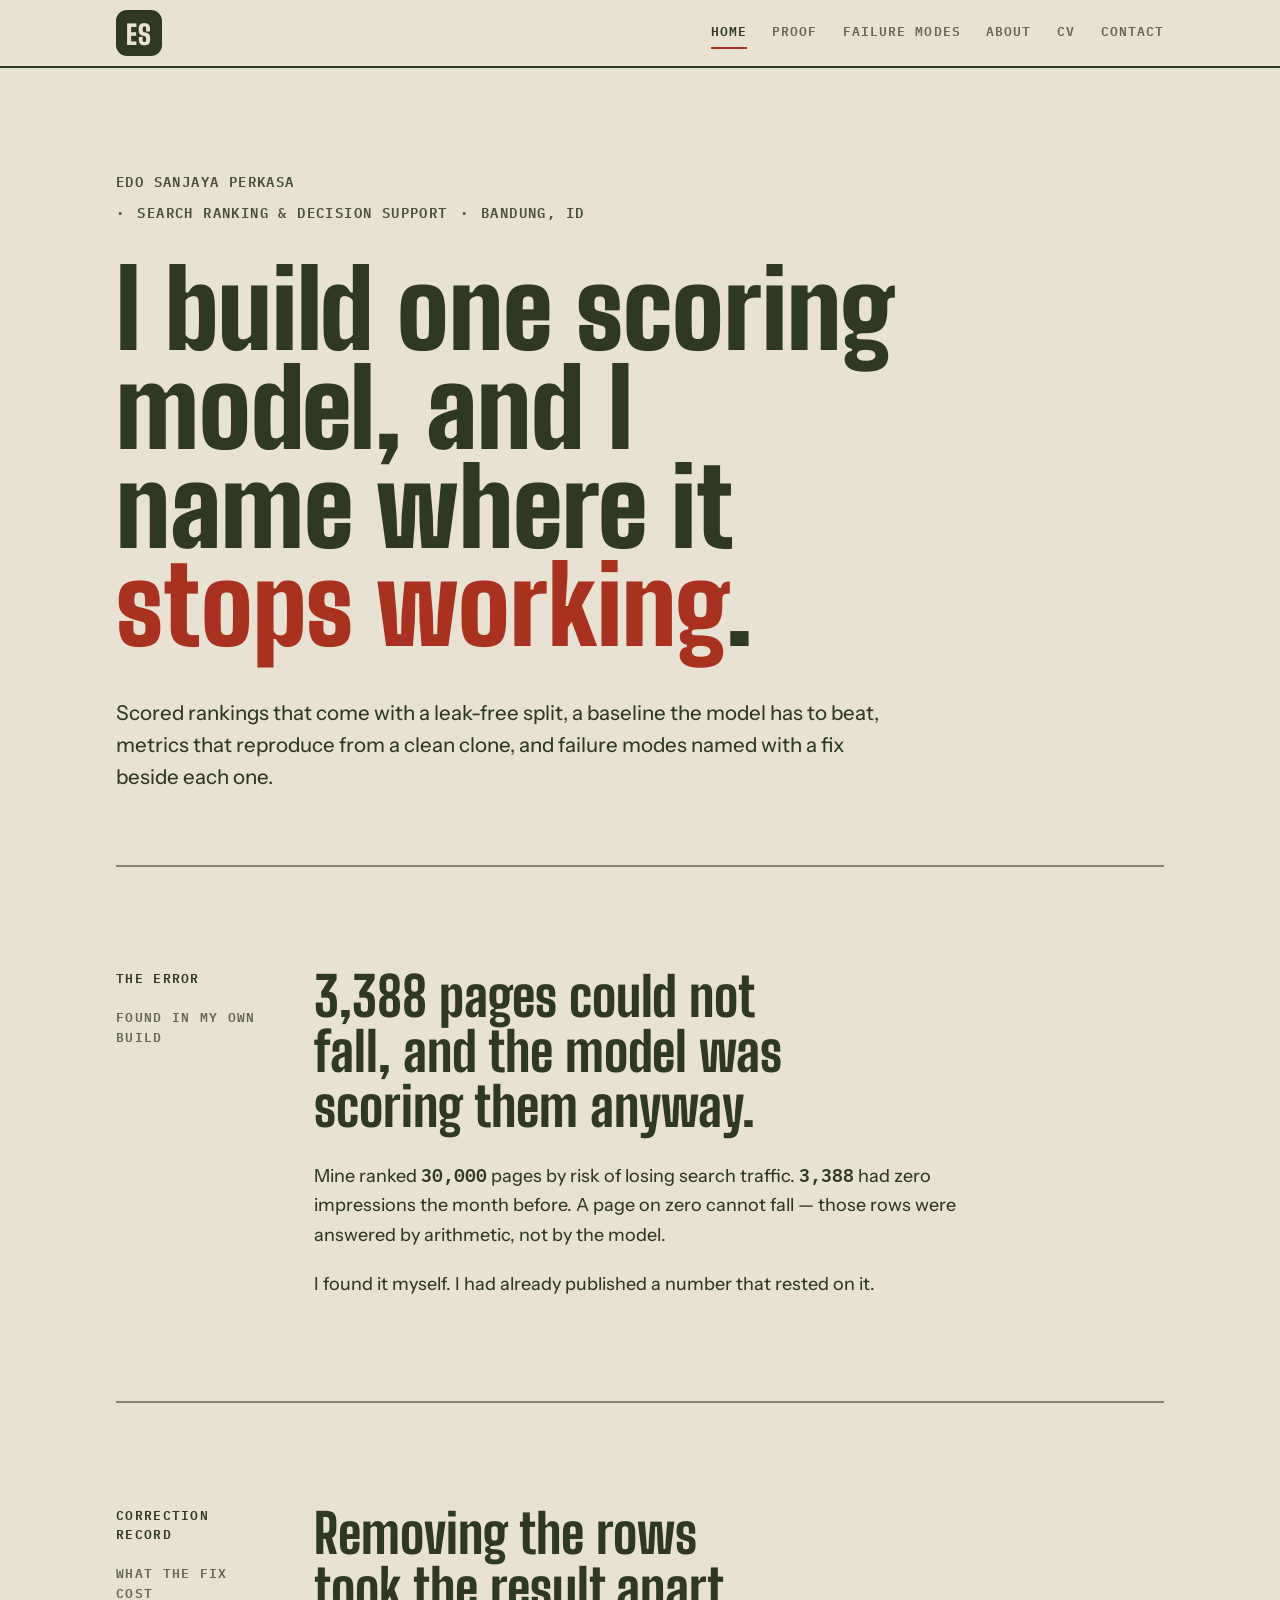
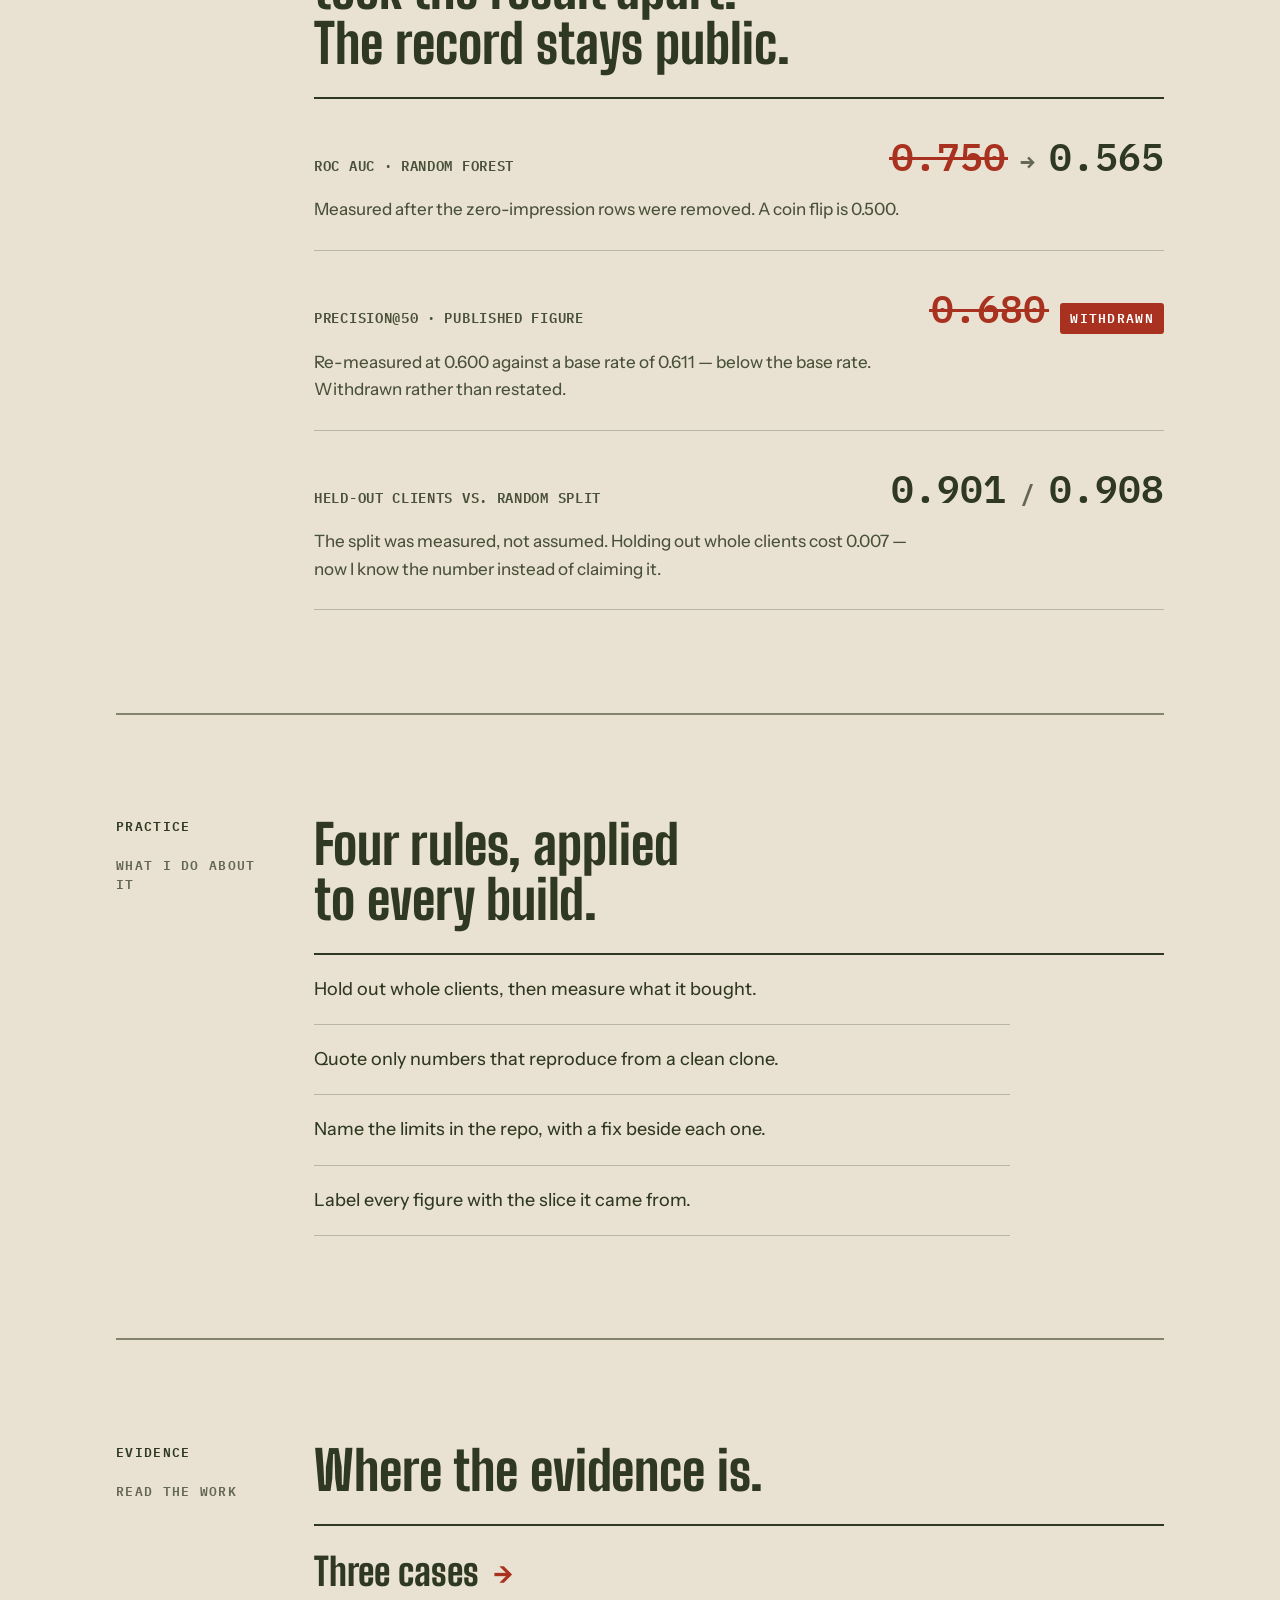
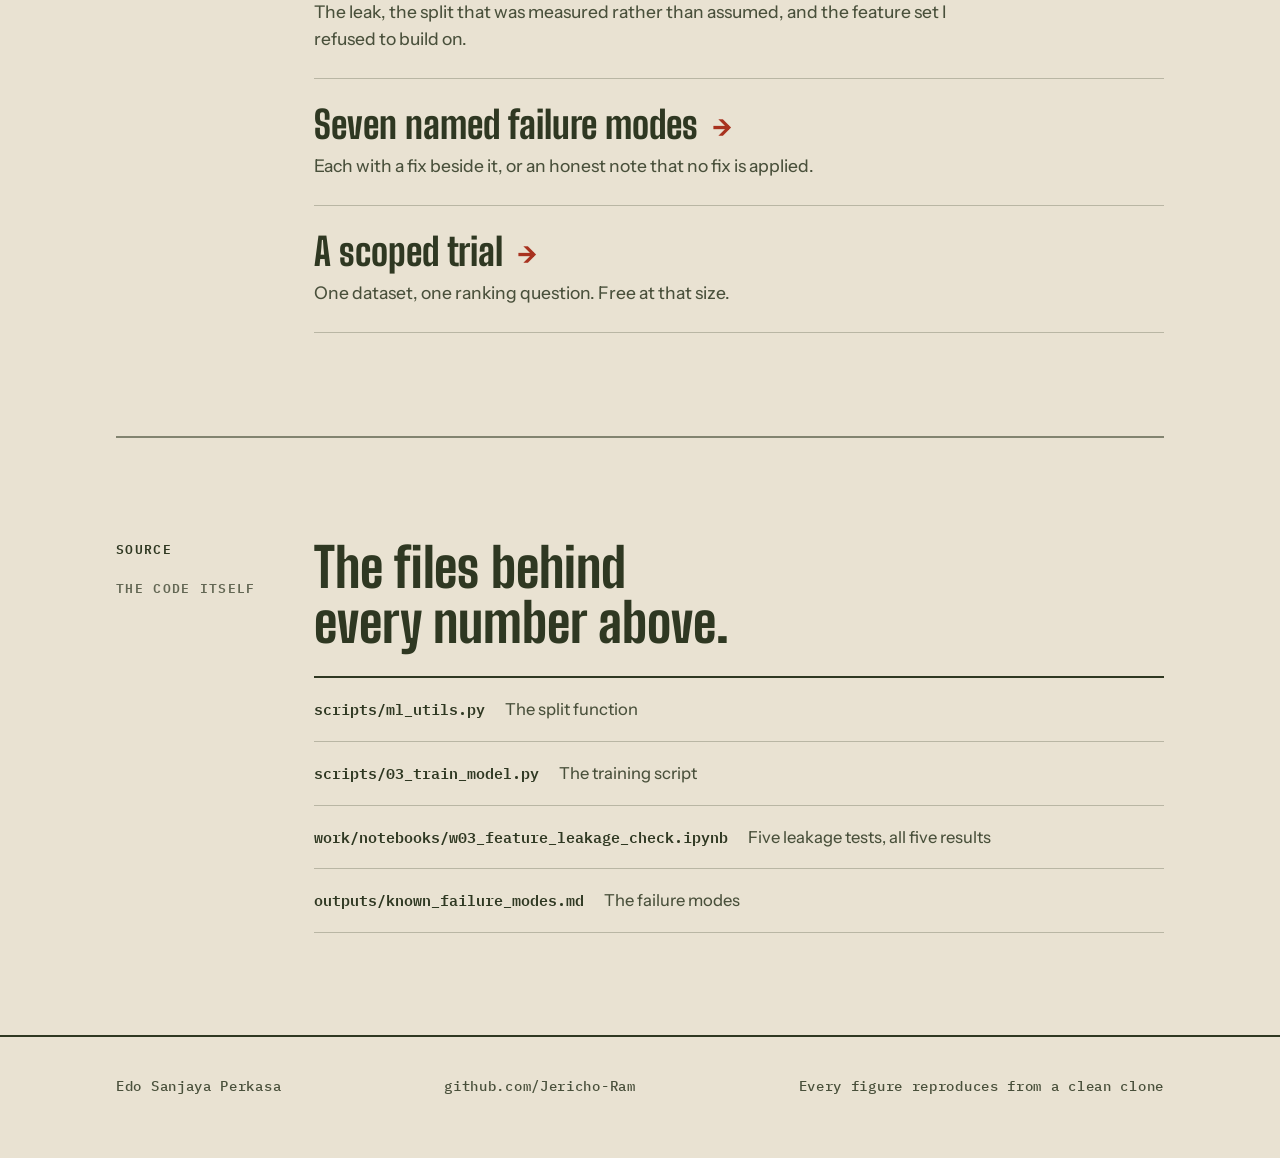
==== commit ade8fb67: "monogram tile matches favicon" ====
--- a/index.html
+++ b/index.html
@@ -5,8 +5,10 @@
 <meta name="viewport" content="width=device-width, initial-scale=1">
 <title>Edo Sanjaya Perkasa — scoring models with the proof they hold</title>
 <meta name="description" content="I build scored rankings that come with a leak-free split, a baseline the model has to beat, real metrics, and named failure modes with fixes.">
-<link rel="icon" href="favicon.ico" sizes="any">
-<link rel="apple-touch-icon" href="apple-touch-icon.png">
+<link rel="icon" type="image/png" sizes="32x32" href="icon-32.png?v=3">
+<link rel="icon" type="image/png" sizes="16x16" href="icon-16.png?v=3">
+<link rel="icon" href="favicon.ico?v=3" sizes="any">
+<link rel="apple-touch-icon" href="apple-touch-icon.png?v=3">
 <meta name="theme-color" content="#2F3822">
 <link rel="preconnect" href="https://fonts.googleapis.com">
 <link rel="preconnect" href="https://fonts.gstatic.com" crossorigin>
@@ -41,7 +43,14 @@
 /* masthead */
 .masthead{position:sticky;top:0;z-index:50;background:#E9E2D2;border-bottom:2px solid var(--ink)}
 .masthead .wrap{display:flex;align-items:center;justify-content:space-between;gap:20px;height:66px}
-.monogram{font-family:var(--display);font-weight:900;font-size:32px;letter-spacing:.04em;text-decoration:none;line-height:1;padding-top:4px}
+.monogram{
+  display:inline-flex;align-items:center;justify-content:center;
+  width:46px;height:46px;border-radius:11px;
+  background:var(--ink);color:var(--paper);
+  font-family:var(--display);font-weight:900;font-size:27px;letter-spacing:.02em;
+  line-height:1;padding-top:3px;text-decoration:none;
+}
+.monogram:hover,.monogram:focus-visible{background:var(--brick)}
 .nav{display:flex;gap:clamp(14px,2vw,26px);font-family:var(--mono);font-weight:600;font-size:13px;letter-spacing:.08em;text-transform:uppercase}
 .nav a{text-decoration:none;color:var(--ink-3);padding:4px 0;border-bottom:2px solid transparent}
 .nav a:hover,.nav a:focus-visible{color:var(--ink);border-color:var(--ink)}
@@ -117,7 +126,7 @@
   h2{font-size:clamp(30px,6.4vw,42px);max-width:none}
   .nav{gap:12px;font-size:12px}
   .masthead .wrap{height:60px}
-  .monogram{font-size:28px}
+  .monogram{width:40px;height:40px;font-size:23px;border-radius:9px}
 }
 @media (max-width:560px){
   .nav a:nth-child(n+4){display:none}
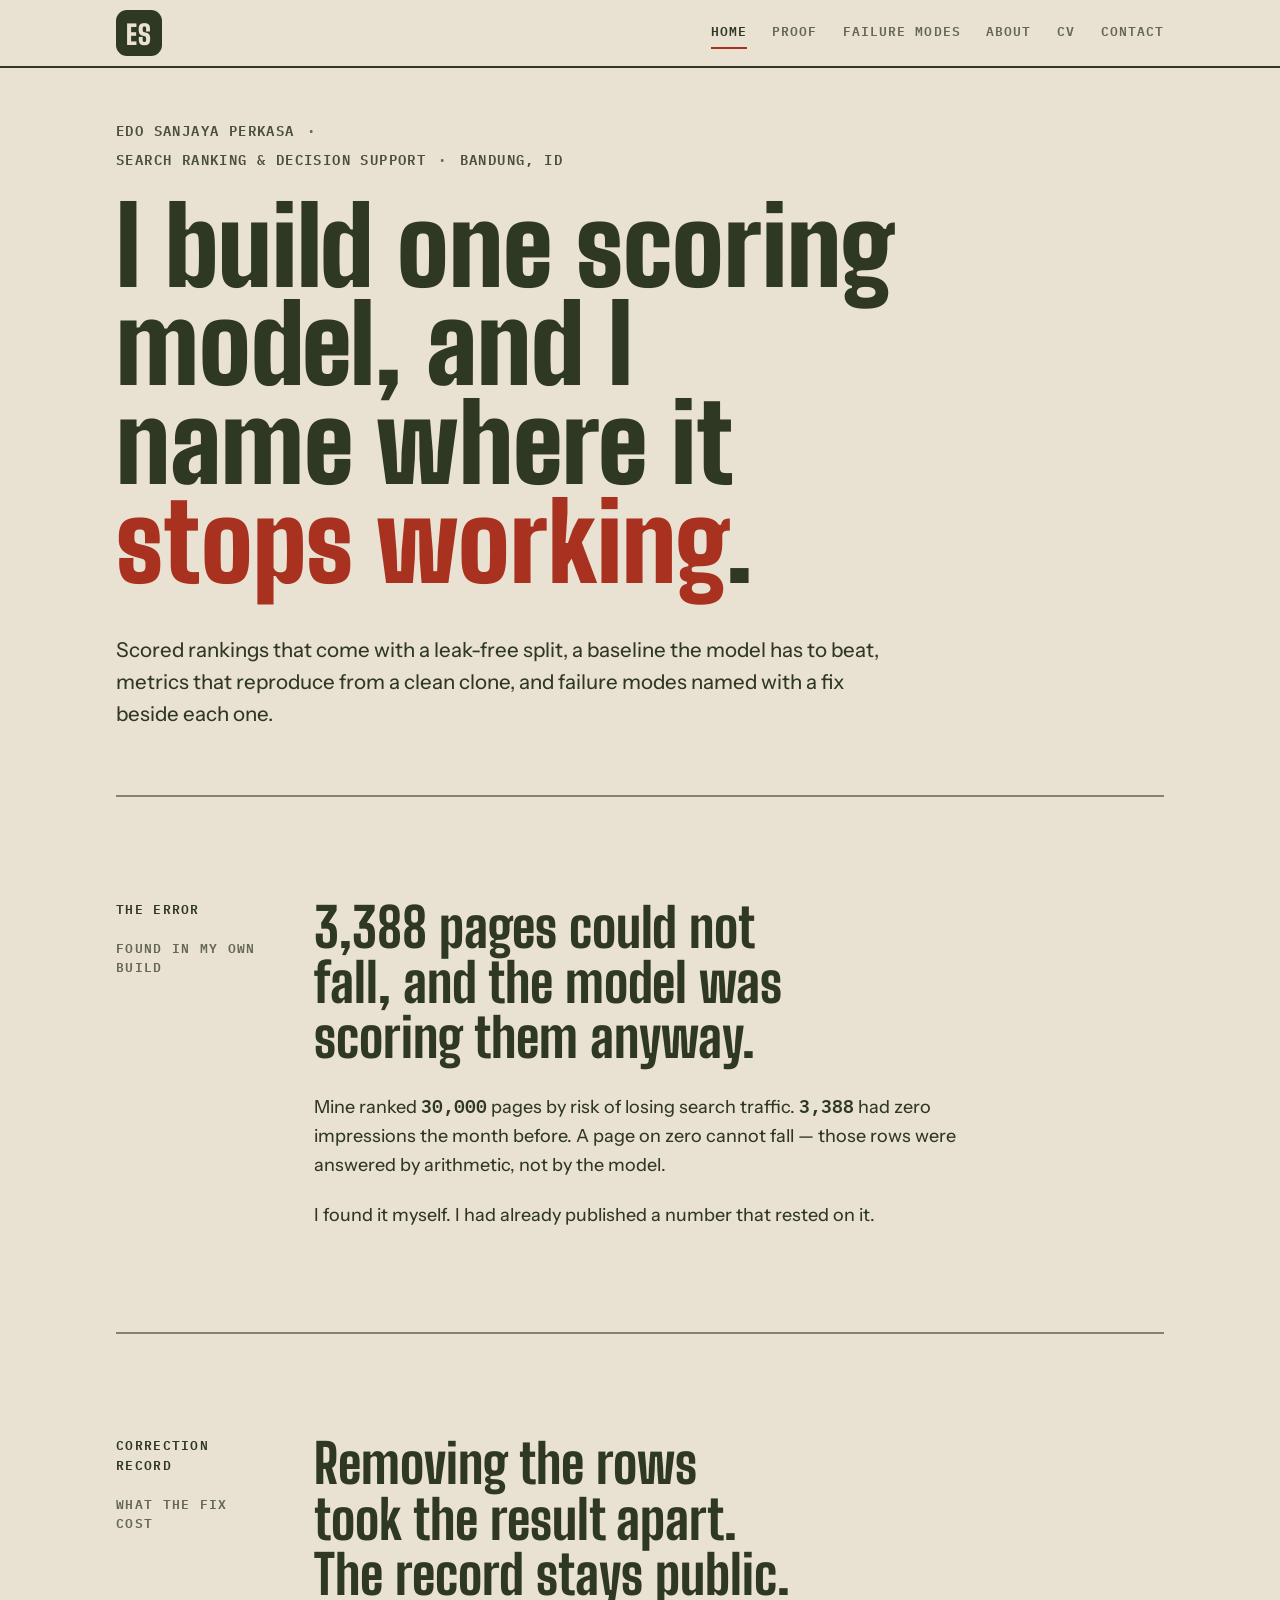
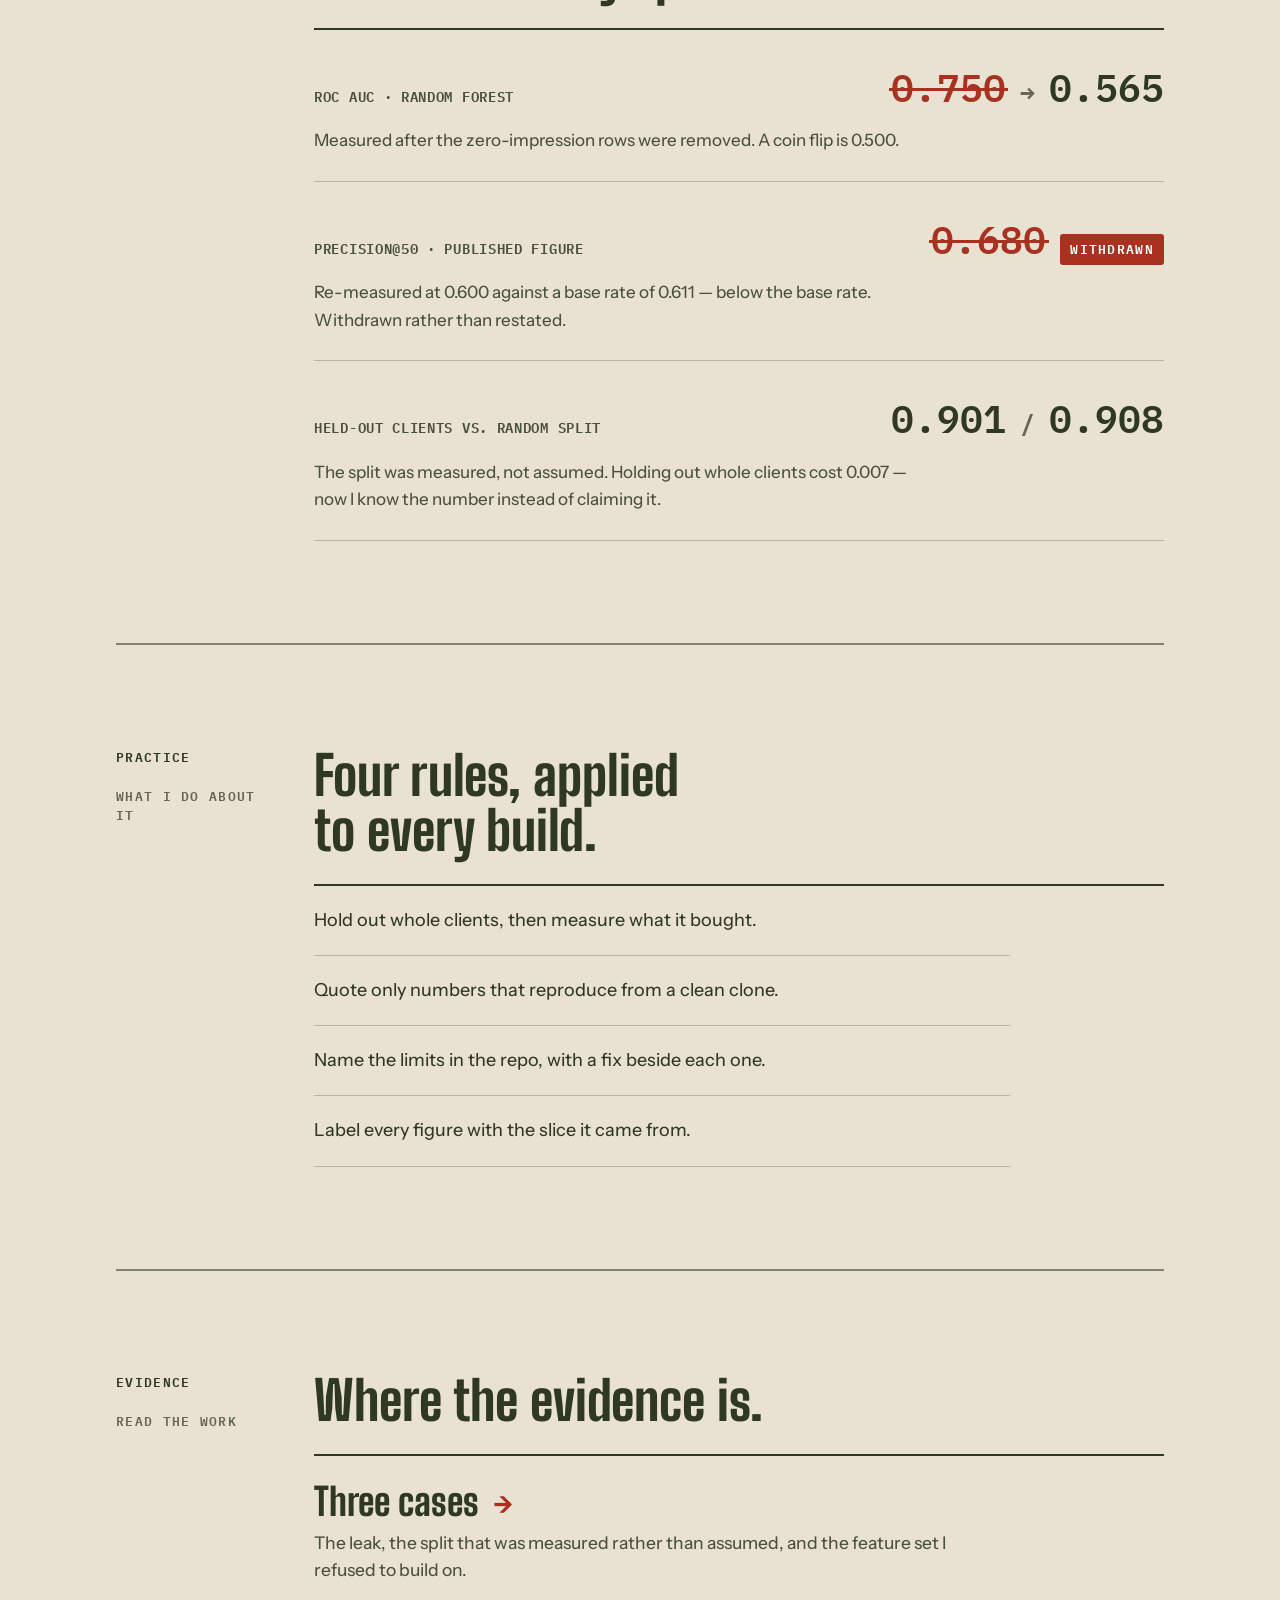
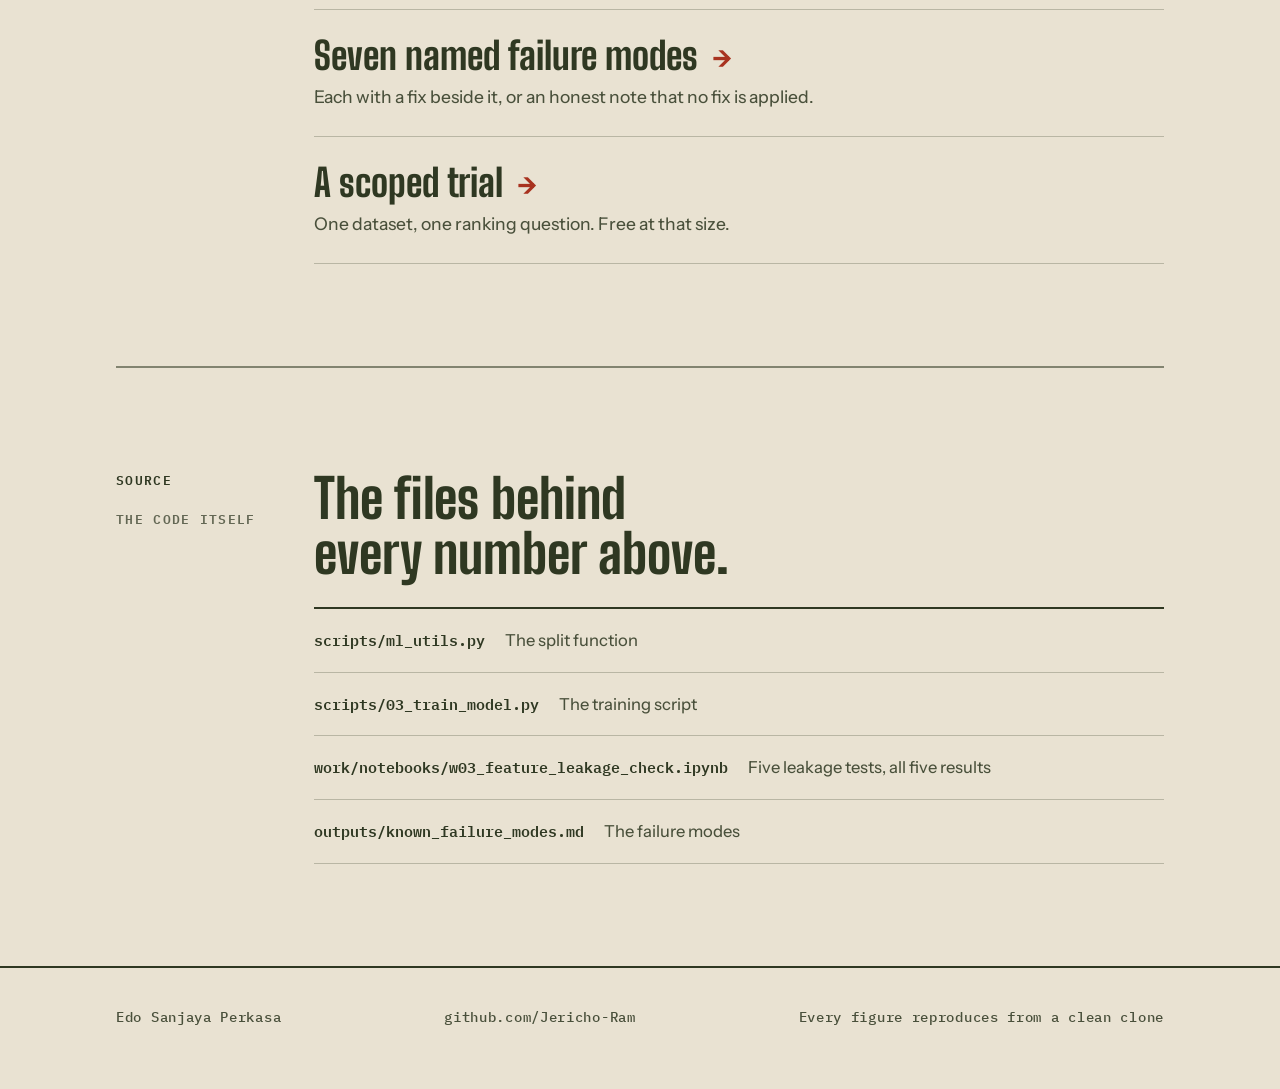
==== commit e456751a: "Update index.html" ====
--- a/index.html
+++ b/index.html
@@ -3,7 +3,7 @@
 <head>
 <meta charset="utf-8">
 <meta name="viewport" content="width=device-width, initial-scale=1">
-<title>Edo Sanjaya Perkasa — scoring models with the proof they hold</title>
+<title>Scoring models with the proof they hold — Edo Sanjaya Perkasa</title>
 <meta name="description" content="I build scored rankings that come with a leak-free split, a baseline the model has to beat, real metrics, and named failure modes with fixes.">
 <link rel="icon" type="image/png" sizes="32x32" href="icon-32.png?v=3">
 <link rel="icon" type="image/png" sizes="16x16" href="icon-16.png?v=3">
@@ -13,130 +13,7 @@
 <link rel="preconnect" href="https://fonts.googleapis.com">
 <link rel="preconnect" href="https://fonts.gstatic.com" crossorigin>
 <link href="https://fonts.googleapis.com/css2?family=Big+Shoulders+Display:wght@700;800;900&family=IBM+Plex+Mono:wght@500;600&family=Instrument+Sans:wght@400;500;600&display=swap" rel="stylesheet">
-<style>
-:root{
-  --ink:#2F3822;
-  --paper:#E9E2D2;
-  --brick:#A8321F;
-  --ink-2:rgba(47,56,34,.86);
-  --ink-3:rgba(47,56,34,.72);
-  --rule:rgba(47,56,34,.26);
-  --rule-strong:rgba(47,56,34,.55);
-  --display:"Big Shoulders Display","Oswald","Arial Narrow Bold","Helvetica Neue",Impact,sans-serif;
-  --body:"Instrument Sans",-apple-system,"Segoe UI",Roboto,system-ui,sans-serif;
-  --mono:"IBM Plex Mono",ui-monospace,"Roboto Mono",Menlo,monospace;
-  --wrap:1160px;
-  --gap:clamp(52px,8vw,104px);
-}
-*{box-sizing:border-box}
-html{-webkit-text-size-adjust:100%;scroll-behavior:smooth}
-body{
-  margin:0;background:var(--paper);color:var(--ink);
-  font-family:var(--body);
-  font-size:clamp(18px,1.35vw,21px);
-  font-weight:450;line-height:1.62;
-  -webkit-font-smoothing:antialiased;
-}
-a{color:inherit}
-.wrap{max-width:var(--wrap);margin:0 auto;padding:0 clamp(22px,5vw,56px)}
-
-/* masthead */
-.masthead{position:sticky;top:0;z-index:50;background:#E9E2D2;border-bottom:2px solid var(--ink)}
-.masthead .wrap{display:flex;align-items:center;justify-content:space-between;gap:20px;height:66px}
-.monogram{
-  display:inline-flex;align-items:center;justify-content:center;
-  width:46px;height:46px;border-radius:11px;
-  background:var(--ink);color:var(--paper);
-  font-family:var(--display);font-weight:900;font-size:27px;letter-spacing:.02em;
-  line-height:1;padding-top:3px;text-decoration:none;
-}
-.monogram:hover,.monogram:focus-visible{background:var(--brick)}
-.nav{display:flex;gap:clamp(14px,2vw,26px);font-family:var(--mono);font-weight:600;font-size:13px;letter-spacing:.08em;text-transform:uppercase}
-.nav a{text-decoration:none;color:var(--ink-3);padding:4px 0;border-bottom:2px solid transparent}
-.nav a:hover,.nav a:focus-visible{color:var(--ink);border-color:var(--ink)}
-.nav a[aria-current="page"]{color:var(--ink);border-color:var(--brick)}
-
-/* record grid */
-.rec{display:grid;grid-template-columns:150px minmax(0,1fr);gap:clamp(20px,4vw,48px);padding:var(--gap) 0;border-top:2px solid var(--rule-strong)}
-.rail{font-family:var(--mono);font-weight:600;font-size:13px;letter-spacing:.1em;text-transform:uppercase;color:var(--ink-3);line-height:1.5;position:sticky;top:100px;align-self:start}
-.rail b{display:block;font-weight:600;color:var(--ink)}
-
-/* hero */
-.hero{padding:clamp(52px,8vw,104px) 0 clamp(44px,6vw,72px)}
-.kicker{font-family:var(--mono);font-weight:600;font-size:14px;letter-spacing:.1em;text-transform:uppercase;color:var(--ink-2);margin:0 0 clamp(24px,3vw,36px);display:flex;flex-wrap:wrap;gap:8px 12px}
-.kicker span:not(:first-child)::before{content:"·";margin-right:12px}
-h1{font-family:var(--display);font-weight:900;font-size:clamp(52px,8.4vw,108px);line-height:.92;letter-spacing:0;margin:0;max-width:15ch;text-wrap:balance}
-h1 em{font-style:normal;color:var(--brick)}
-.lede{margin:clamp(30px,3.5vw,42px) 0 0;max-width:56ch;font-size:clamp(19px,1.6vw,24px);font-weight:450;line-height:1.55}
-h2{font-family:var(--display);font-weight:800;font-size:clamp(34px,4.4vw,54px);line-height:1.02;margin:0 0 26px;max-width:21ch;text-wrap:balance}
-p{margin:0 0 20px;max-width:60ch}
-p:last-child{margin-bottom:0}
-.num{font-family:var(--mono);font-weight:600;font-variant-numeric:tabular-nums}
-
-/* ledger */
-.ledger{border-top:2px solid var(--ink);margin-top:10px}
-.row{display:grid;grid-template-columns:minmax(0,1fr) auto;gap:10px 28px;align-items:baseline;padding:26px 0;border-bottom:1px solid var(--rule)}
-.metric{font-family:var(--mono);font-weight:600;font-size:14px;letter-spacing:.05em;text-transform:uppercase;color:var(--ink-2)}
-.note{grid-column:1/-1;font-size:17px;color:var(--ink-2);max-width:56ch;margin:0}
-.figs{font-family:var(--mono);font-weight:600;font-variant-numeric:tabular-nums;font-size:clamp(26px,3.2vw,38px);white-space:nowrap;display:flex;align-items:baseline;gap:14px}
-.arrow{color:var(--ink-3);font-size:.65em}
-.struck{position:relative;color:var(--brick);display:inline-block}
-.struck::after{content:"";position:absolute;left:-.06em;right:-.06em;top:52%;height:3px;background:var(--brick);transform-origin:left;transform:scaleX(0);transition:transform .55s cubic-bezier(.2,.7,.3,1)}
-.is-in .struck::after{transform:scaleX(1)}
-.row.withdrawn .figs{color:var(--brick)}
-.stamp{font-family:var(--mono);font-weight:600;font-size:13px;letter-spacing:.1em;text-transform:uppercase;color:#fff;background:var(--brick);padding:5px 10px;border-radius:3px}
-
-/* practice */
-.practice{list-style:none;margin:0;padding:0;border-top:2px solid var(--ink)}
-.practice li{padding:20px 0;border-bottom:1px solid var(--rule);max-width:58ch}
-
-/* evidence */
-.evidence{border-top:2px solid var(--ink)}
-.ev{display:block;text-decoration:none;padding:26px 0;border-bottom:1px solid var(--rule);transition:padding-left .18s ease}
-.ev:hover,.ev:focus-visible{padding-left:14px}
-.ev .t{font-family:var(--display);font-weight:800;font-size:clamp(28px,3vw,38px);line-height:1.05;display:block;margin-bottom:8px}
-.ev .d{color:var(--ink-2);font-size:17.5px;max-width:54ch;display:block;line-height:1.5}
-.ev .t::after{content:"→";margin-left:14px;color:var(--brick);font-family:var(--body);font-size:.62em;vertical-align:3px}
-
-/* files */
-.files{list-style:none;margin:0;padding:0;border-top:2px solid var(--ink);font-family:var(--mono);font-size:15px;font-weight:500}
-.files li{border-bottom:1px solid var(--rule)}
-.files a{display:flex;flex-wrap:wrap;gap:4px 20px;align-items:baseline;padding:18px 0;text-decoration:none}
-.files a:hover,.files a:focus-visible{color:var(--brick)}
-.files .path{font-weight:600}
-.files .what{font-family:var(--body);font-size:16.5px;font-weight:450;color:var(--ink-2)}
-
-footer{border-top:2px solid var(--ink);padding:38px 0 60px;font-family:var(--mono);font-weight:500;font-size:14px;letter-spacing:.05em;color:var(--ink-2)}
-footer .wrap{display:flex;flex-wrap:wrap;gap:12px 32px;justify-content:space-between}
-footer a{text-decoration:none}
-footer a:hover{color:var(--brick)}
-
-.reveal{opacity:0;transform:translateY(12px);transition:opacity .5s ease,transform .5s cubic-bezier(.2,.7,.3,1)}
-.reveal.is-in{opacity:1;transform:none}
-a:focus-visible,.ev:focus-visible{outline:3px solid var(--brick);outline-offset:3px}
-
-@media (max-width:820px){
-  .rec{grid-template-columns:1fr;gap:16px}
-  .rail{position:static}
-  .rail b{display:inline}
-  .rail br{display:none}
-  .row{grid-template-columns:1fr}
-  .figs{font-size:30px}
-  h1{font-size:clamp(44px,11vw,72px);max-width:none}
-  h2{font-size:clamp(30px,6.4vw,42px);max-width:none}
-  .nav{gap:12px;font-size:12px}
-  .masthead .wrap{height:60px}
-  .monogram{width:40px;height:40px;font-size:23px;border-radius:9px}
-}
-@media (max-width:560px){
-  .nav a:nth-child(n+4){display:none}
-}
-@media (prefers-reduced-motion:reduce){
-  html{scroll-behavior:auto}
-  .reveal{opacity:1;transform:none;transition:none}
-  .struck::after{transform:scaleX(1);transition:none}
-}
-</style>
+<link rel="stylesheet" href="style.css">
 </head>
 <body>
 
--- a/style.css
+++ b/style.css
@@ -0,0 +1,214 @@
+/* Edo Sanjaya Perkasa — shared stylesheet
+   Section 1 is index.html's stylesheet, unchanged.
+   Section 2 adds elements the inner pages need. */
+
+/* ══ 1. from index.html ═══════════════════════════════ */
+:root{
+  --ink:#2F3822;
+  --paper:#E9E2D2;
+  --brick:#A8321F;
+  --ink-2:rgba(47,56,34,.86);
+  --ink-3:rgba(47,56,34,.72);
+  --rule:rgba(47,56,34,.26);
+  --rule-strong:rgba(47,56,34,.55);
+  --display:"Big Shoulders Display","Oswald","Arial Narrow Bold","Helvetica Neue",Impact,sans-serif;
+  --body:"Instrument Sans",-apple-system,"Segoe UI",Roboto,system-ui,sans-serif;
+  --mono:"IBM Plex Mono",ui-monospace,"Roboto Mono",Menlo,monospace;
+  --wrap:1160px;
+  --gap:clamp(52px,8vw,104px);
+}
+*{box-sizing:border-box}
+html{-webkit-text-size-adjust:100%;scroll-behavior:smooth}
+body{
+  margin:0;background:var(--paper);color:var(--ink);
+  font-family:var(--body);
+  font-size:clamp(18px,1.35vw,21px);
+  font-weight:450;line-height:1.62;
+  -webkit-font-smoothing:antialiased;
+}
+a{color:inherit}
+.wrap{max-width:var(--wrap);margin:0 auto;padding:0 clamp(22px,5vw,56px)}
+
+.masthead{position:sticky;top:0;z-index:50;background:#E9E2D2;border-bottom:2px solid var(--ink)}
+.masthead .wrap{display:flex;align-items:center;justify-content:space-between;gap:20px;height:66px}
+.monogram{
+  display:inline-flex;align-items:center;justify-content:center;
+  width:46px;height:46px;border-radius:11px;
+  background:var(--ink);color:var(--paper);
+  font-family:var(--display);font-weight:900;font-size:27px;letter-spacing:.02em;
+  line-height:1;padding-top:3px;text-decoration:none;
+}
+.monogram:hover,.monogram:focus-visible{background:var(--brick)}
+.nav{display:flex;gap:clamp(14px,2vw,26px);font-family:var(--mono);font-weight:600;font-size:13px;letter-spacing:.08em;text-transform:uppercase}
+.nav a{text-decoration:none;color:var(--ink-3);padding:4px 0;border-bottom:2px solid transparent}
+.nav a:hover,.nav a:focus-visible{color:var(--ink);border-color:var(--ink)}
+.nav a[aria-current="page"]{color:var(--ink);border-color:var(--brick)}
+
+.rec{display:grid;grid-template-columns:150px minmax(0,1fr);gap:clamp(20px,4vw,48px);padding:var(--gap) 0;border-top:2px solid var(--rule-strong)}
+.rail{font-family:var(--mono);font-weight:600;font-size:13px;letter-spacing:.1em;text-transform:uppercase;color:var(--ink-3);line-height:1.5;position:sticky;top:100px;align-self:start}
+.rail b{display:block;font-weight:600;color:var(--ink)}
+
+.hero{padding:clamp(30px,4vw,52px) 0 clamp(40px,5.5vw,66px)}
+.kicker{font-family:var(--mono);font-weight:600;font-size:14px;letter-spacing:.1em;text-transform:uppercase;color:var(--ink-2);margin:0 0 clamp(18px,2.2vw,26px);display:flex;flex-wrap:wrap;gap:6px 12px}
+.kicker span:not(:last-child)::after{content:"·";margin-left:12px;color:var(--ink-3)}
+h1{font-family:var(--display);font-weight:900;font-size:clamp(52px,8.4vw,108px);line-height:.92;letter-spacing:0;margin:0;max-width:15ch;text-wrap:balance}
+h1 em{font-style:normal;color:var(--brick)}
+.lede{margin:clamp(30px,3.5vw,42px) 0 0;max-width:56ch;font-size:clamp(19px,1.6vw,24px);font-weight:450;line-height:1.55}
+h2{font-family:var(--display);font-weight:800;font-size:clamp(34px,4.4vw,54px);line-height:1.02;margin:0 0 26px;max-width:21ch;text-wrap:balance}
+p{margin:0 0 20px;max-width:60ch}
+p:last-child{margin-bottom:0}
+.num{font-family:var(--mono);font-weight:600;font-variant-numeric:tabular-nums}
+
+.ledger{border-top:2px solid var(--ink);margin-top:10px}
+.row{display:grid;grid-template-columns:minmax(0,1fr) auto;gap:10px 28px;align-items:baseline;padding:26px 0;border-bottom:1px solid var(--rule)}
+.metric{font-family:var(--mono);font-weight:600;font-size:14px;letter-spacing:.05em;text-transform:uppercase;color:var(--ink-2)}
+.note{grid-column:1/-1;font-size:17px;color:var(--ink-2);max-width:56ch;margin:0}
+.figs{font-family:var(--mono);font-weight:600;font-variant-numeric:tabular-nums;font-size:clamp(26px,3.2vw,38px);white-space:nowrap;display:flex;align-items:baseline;gap:14px}
+.arrow{color:var(--ink-3);font-size:.65em}
+.struck{position:relative;color:var(--brick);display:inline-block}
+.struck::after{content:"";position:absolute;left:-.06em;right:-.06em;top:52%;height:3px;background:var(--brick);transform-origin:left;transform:scaleX(0);transition:transform .55s cubic-bezier(.2,.7,.3,1)}
+.is-in .struck::after{transform:scaleX(1)}
+.row.withdrawn .figs{color:var(--brick)}
+.stamp{font-family:var(--mono);font-weight:600;font-size:13px;letter-spacing:.1em;text-transform:uppercase;color:#fff;background:var(--brick);padding:5px 10px;border-radius:3px}
+
+.practice{list-style:none;margin:0;padding:0;border-top:2px solid var(--ink)}
+.practice li{padding:20px 0;border-bottom:1px solid var(--rule);max-width:58ch}
+
+.evidence{border-top:2px solid var(--ink)}
+.ev{display:block;text-decoration:none;padding:26px 0;border-bottom:1px solid var(--rule);transition:padding-left .18s ease}
+.ev:hover,.ev:focus-visible{padding-left:14px}
+.ev .t{font-family:var(--display);font-weight:800;font-size:clamp(28px,3vw,38px);line-height:1.05;display:block;margin-bottom:8px}
+.ev .d{color:var(--ink-2);font-size:17.5px;max-width:54ch;display:block;line-height:1.5}
+.ev .t::after{content:"→";margin-left:14px;color:var(--brick);font-family:var(--body);font-size:.62em;vertical-align:3px}
+
+.files{list-style:none;margin:0;padding:0;border-top:2px solid var(--ink);font-family:var(--mono);font-size:15px;font-weight:500}
+.files li{border-bottom:1px solid var(--rule)}
+.files a{display:flex;flex-wrap:wrap;gap:4px 20px;align-items:baseline;padding:18px 0;text-decoration:none}
+.files a:hover,.files a:focus-visible{color:var(--brick)}
+.files .path{font-weight:600;overflow-wrap:anywhere}
+.files .what{font-family:var(--body);font-size:16.5px;font-weight:450;color:var(--ink-2)}
+
+footer{border-top:2px solid var(--ink);padding:38px 0 60px;font-family:var(--mono);font-weight:500;font-size:14px;letter-spacing:.05em;color:var(--ink-2)}
+footer .wrap{display:flex;flex-wrap:wrap;gap:12px 32px;justify-content:space-between}
+footer a{text-decoration:none}
+footer a:hover{color:var(--brick)}
+
+.reveal{opacity:0;transform:translateY(12px);transition:opacity .5s ease,transform .5s cubic-bezier(.2,.7,.3,1)}
+.reveal.is-in{opacity:1;transform:none}
+a:focus-visible,.ev:focus-visible{outline:3px solid var(--brick);outline-offset:3px}
+
+@media (max-width:820px){
+  :root{--gap:clamp(38px,7vw,60px)}
+  .wrap{padding:0 20px}
+  .rec{grid-template-columns:1fr;gap:14px}
+  .rail{position:static}
+  .rail b{display:inline}
+  .rail br{display:none}
+  .row{grid-template-columns:1fr;padding:22px 0}
+  .figs{font-size:clamp(24px,7vw,30px);white-space:normal;flex-wrap:wrap;gap:10px}
+  .bullets{padding-left:18px}
+  .callout{padding-left:16px;margin:24px 0}
+  figure{margin:28px 0}
+  h1{font-size:clamp(44px,11vw,72px);max-width:none}
+  h2{font-size:clamp(30px,6.4vw,42px);max-width:none}
+  .nav{gap:12px;font-size:12px}
+  .masthead .wrap{height:60px}
+  .monogram{width:40px;height:40px;font-size:23px;border-radius:9px}
+}
+@media (max-width:700px){
+  .masthead .wrap{height:auto;padding-top:10px;padding-bottom:0;flex-wrap:wrap;gap:2px}
+  .monogram{width:36px;height:36px;font-size:21px;border-radius:8px}
+  .nav{
+    order:3;width:100%;
+    gap:16px;font-size:12px;letter-spacing:.06em;
+    overflow-x:auto;flex-wrap:nowrap;
+    scrollbar-width:none;-webkit-overflow-scrolling:touch;
+    padding-bottom:8px;
+  }
+  .nav::-webkit-scrollbar{display:none}
+  .nav a{white-space:nowrap;padding-bottom:6px}
+}
+@media (prefers-reduced-motion:reduce){
+  html{scroll-behavior:auto}
+  .reveal{opacity:1;transform:none;transition:none}
+  .struck::after{transform:scaleX(1);transition:none}
+}
+
+/* ══ 2. inner pages only — nothing above is changed ═══ */
+
+.pagehead{padding:clamp(30px,4vw,52px) 0 clamp(40px,5.5vw,66px)}
+
+.rail .seq{display:block;font-size:34px;font-family:var(--display);font-weight:900;color:var(--brick);letter-spacing:0;line-height:1;margin-bottom:6px}
+
+h3{font-family:var(--display);font-weight:800;font-size:clamp(26px,2.8vw,34px);line-height:1.06;margin:44px 0 16px;max-width:24ch}
+
+table{width:100%;border-collapse:collapse;margin:28px 0;font-size:16.5px}
+caption{text-align:left;font-family:var(--mono);font-size:13px;font-weight:600;letter-spacing:.08em;text-transform:uppercase;color:var(--ink-2);padding-bottom:12px}
+th,td{text-align:left;padding:13px 16px 13px 0;border-bottom:1px solid var(--rule);vertical-align:top}
+thead th{font-family:var(--mono);font-size:13px;font-weight:600;letter-spacing:.06em;text-transform:uppercase;color:var(--ink-2);border-bottom:2px solid var(--ink)}
+tbody td:not(:first-child),tbody th:not(:first-child){font-family:var(--mono);font-variant-numeric:tabular-nums;font-weight:500}
+tbody th{font-weight:500}
+.tablewrap{overflow-x:auto;-webkit-overflow-scrolling:touch;margin:28px 0}
+.tablewrap table{margin:0;min-width:520px}
+
+figure{margin:36px 0;padding:0}
+figure img{width:100%;height:auto;display:block}
+figcaption{font-size:16px;color:var(--ink-2);line-height:1.5;margin-top:14px;max-width:62ch;border-left:3px solid var(--rule-strong);padding-left:16px}
+
+.callout{border-left:4px solid var(--brick);padding:4px 0 4px 20px;margin:30px 0;max-width:60ch}
+.callout p:last-child{margin-bottom:0}
+
+.plain{list-style:none;margin:0;padding:0;border-top:2px solid var(--ink)}
+.plain li{padding:20px 0;border-bottom:1px solid var(--rule);max-width:58ch}
+
+main p a,figcaption a,.callout a,td a{color:var(--brick);text-decoration:underline;text-underline-offset:3px;text-decoration-thickness:1.5px}
+main p a:hover,figcaption a:hover{background:rgba(168,50,31,.1)}
+
+code{font-family:var(--mono);font-size:.9em;font-weight:600;background:rgba(47,56,34,.09);padding:2px 6px;border-radius:3px}
+
+@media (max-width:820px){
+  .rail .seq{display:inline;font-size:22px;margin-right:8px}
+}
+
+/* form (contact page) */
+.form{max-width:620px;margin-top:8px}
+.field{border-top:1px solid var(--rule);padding:22px 0}
+.field:first-child{border-top:2px solid var(--ink)}
+.field label{display:block;font-family:var(--mono);font-weight:600;font-size:13px;letter-spacing:.09em;text-transform:uppercase;color:var(--ink-2);margin-bottom:10px}
+.field .hint{font-size:16px;color:var(--ink-3);line-height:1.45;margin:0 0 12px;max-width:52ch}
+.field input,.field textarea{
+  width:100%;background:transparent;color:var(--ink);
+  font-family:var(--body);font-size:18px;font-weight:450;line-height:1.5;
+  border:2px solid var(--rule-strong);border-radius:4px;padding:12px 14px;
+}
+.field textarea{min-height:92px;resize:vertical}
+.field input:focus,.field textarea:focus{outline:none;border-color:var(--brick);background:rgba(255,255,255,.35)}
+.field input::placeholder,.field textarea::placeholder{color:var(--ink-3);opacity:.7}
+.hp{position:absolute;left:-9999px;opacity:0;height:0;overflow:hidden}
+.submit{
+  display:inline-block;margin-top:28px;
+  font-family:var(--mono);font-weight:600;font-size:15px;letter-spacing:.09em;text-transform:uppercase;
+  background:var(--ink);color:var(--paper);
+  border:2px solid var(--ink);border-radius:5px;padding:15px 30px;cursor:pointer;
+  transition:background .18s ease,border-color .18s ease;
+}
+.submit:hover,.submit:focus-visible{background:var(--brick);border-color:var(--brick)}
+
+.contactlist{list-style:none;margin:0;padding:0;border-top:2px solid var(--ink);font-family:var(--mono);font-size:16px;font-weight:500}
+.contactlist li{border-bottom:1px solid var(--rule)}
+.contactlist a{display:block;padding:16px 0;text-decoration:none}
+.contactlist a:hover,.contactlist a:focus-visible{color:var(--brick)}
+
+/* CV entries */
+.entry{padding:28px 0;border-bottom:1px solid var(--rule)}
+.entry:first-child{border-top:2px solid var(--ink)}
+.entry h3{margin:0 0 6px;font-size:clamp(24px,2.6vw,31px);max-width:26ch}
+.entry .meta{font-family:var(--mono);overflow-wrap:anywhere;font-size:13.5px;font-weight:500;letter-spacing:.03em;color:var(--ink-2);margin:0 0 16px;max-width:60ch}
+.bullets{margin:0;padding-left:20px}
+.bullets li{margin-bottom:11px;max-width:62ch;line-height:1.55}
+.bullets li:last-child{margin-bottom:0}
+.bullets li::marker{color:var(--brick)}
+.skillset{border-top:2px solid var(--ink)}
+.skillset div{padding:18px 0;border-bottom:1px solid var(--rule)}
+.skillset dt{font-family:var(--mono);font-size:12.5px;font-weight:600;letter-spacing:.1em;text-transform:uppercase;color:var(--ink-3);margin-bottom:8px}
+.skillset dd{margin:0;max-width:60ch}
